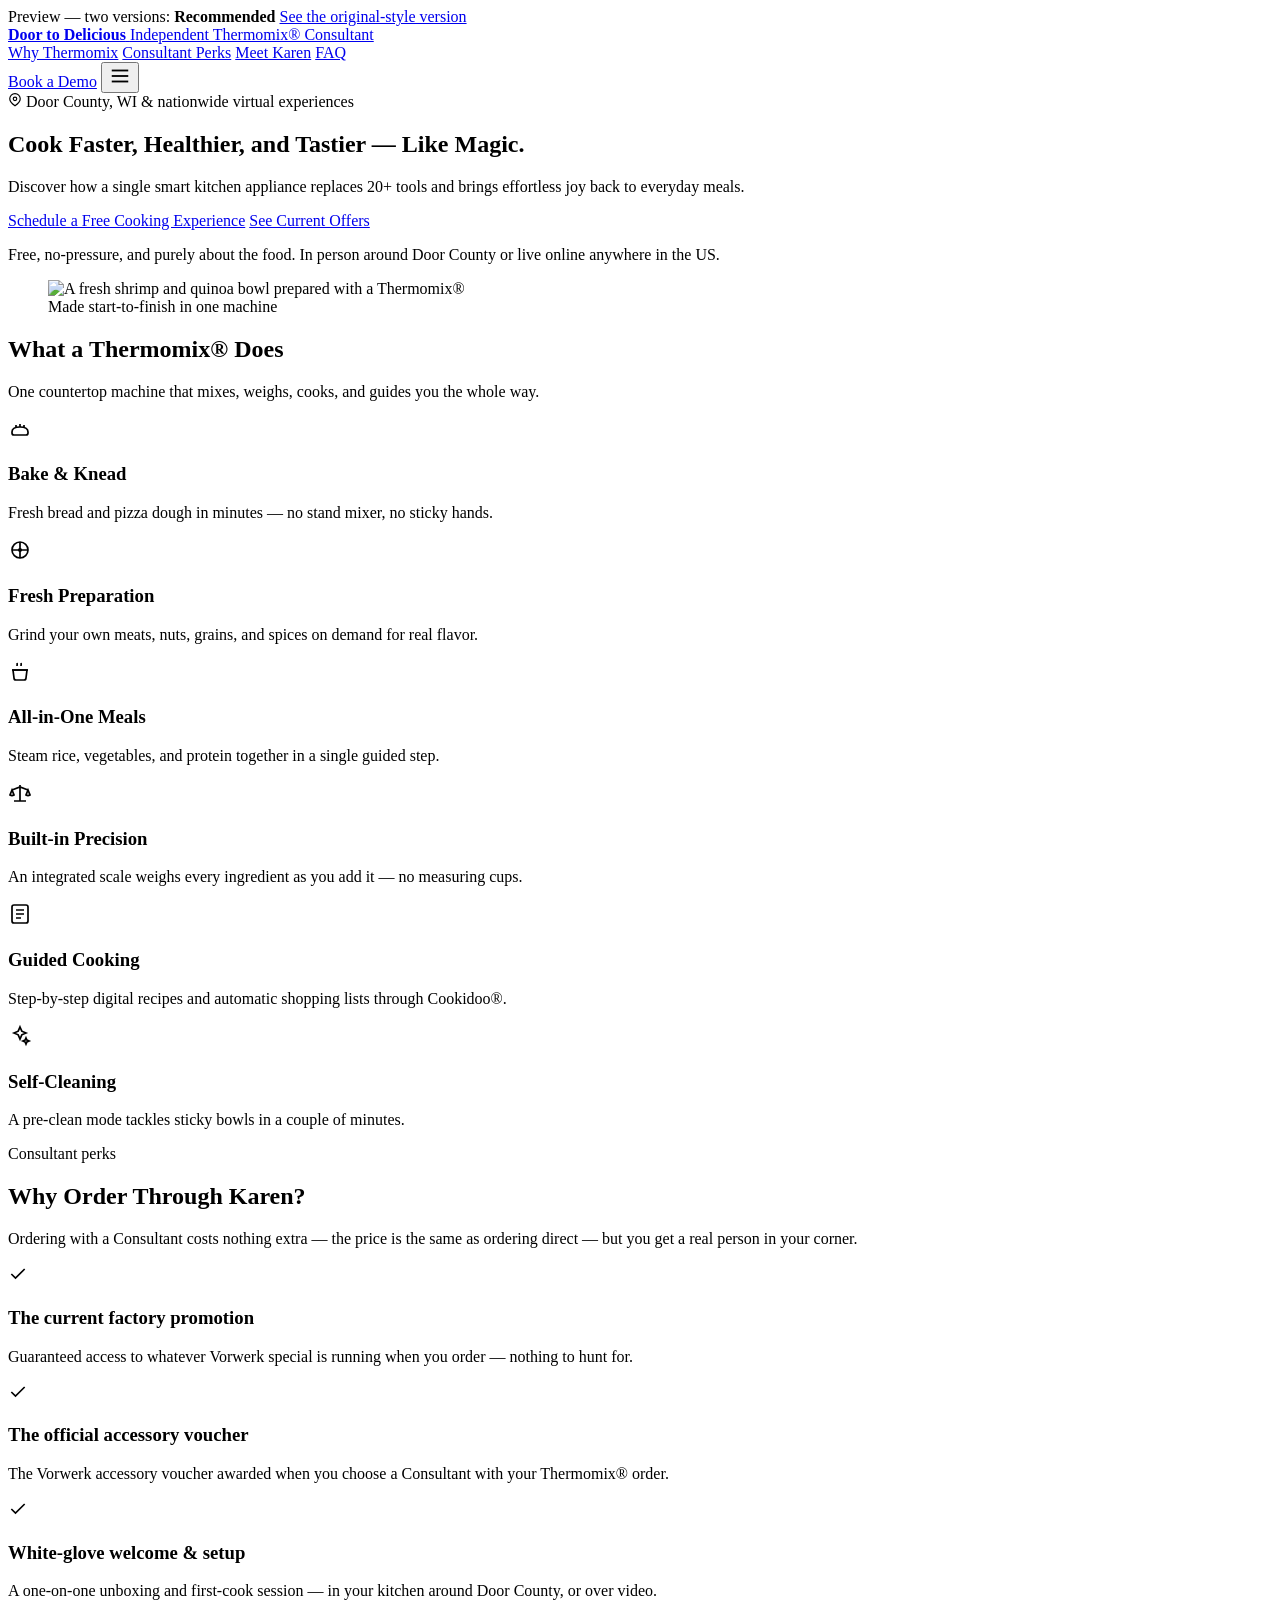
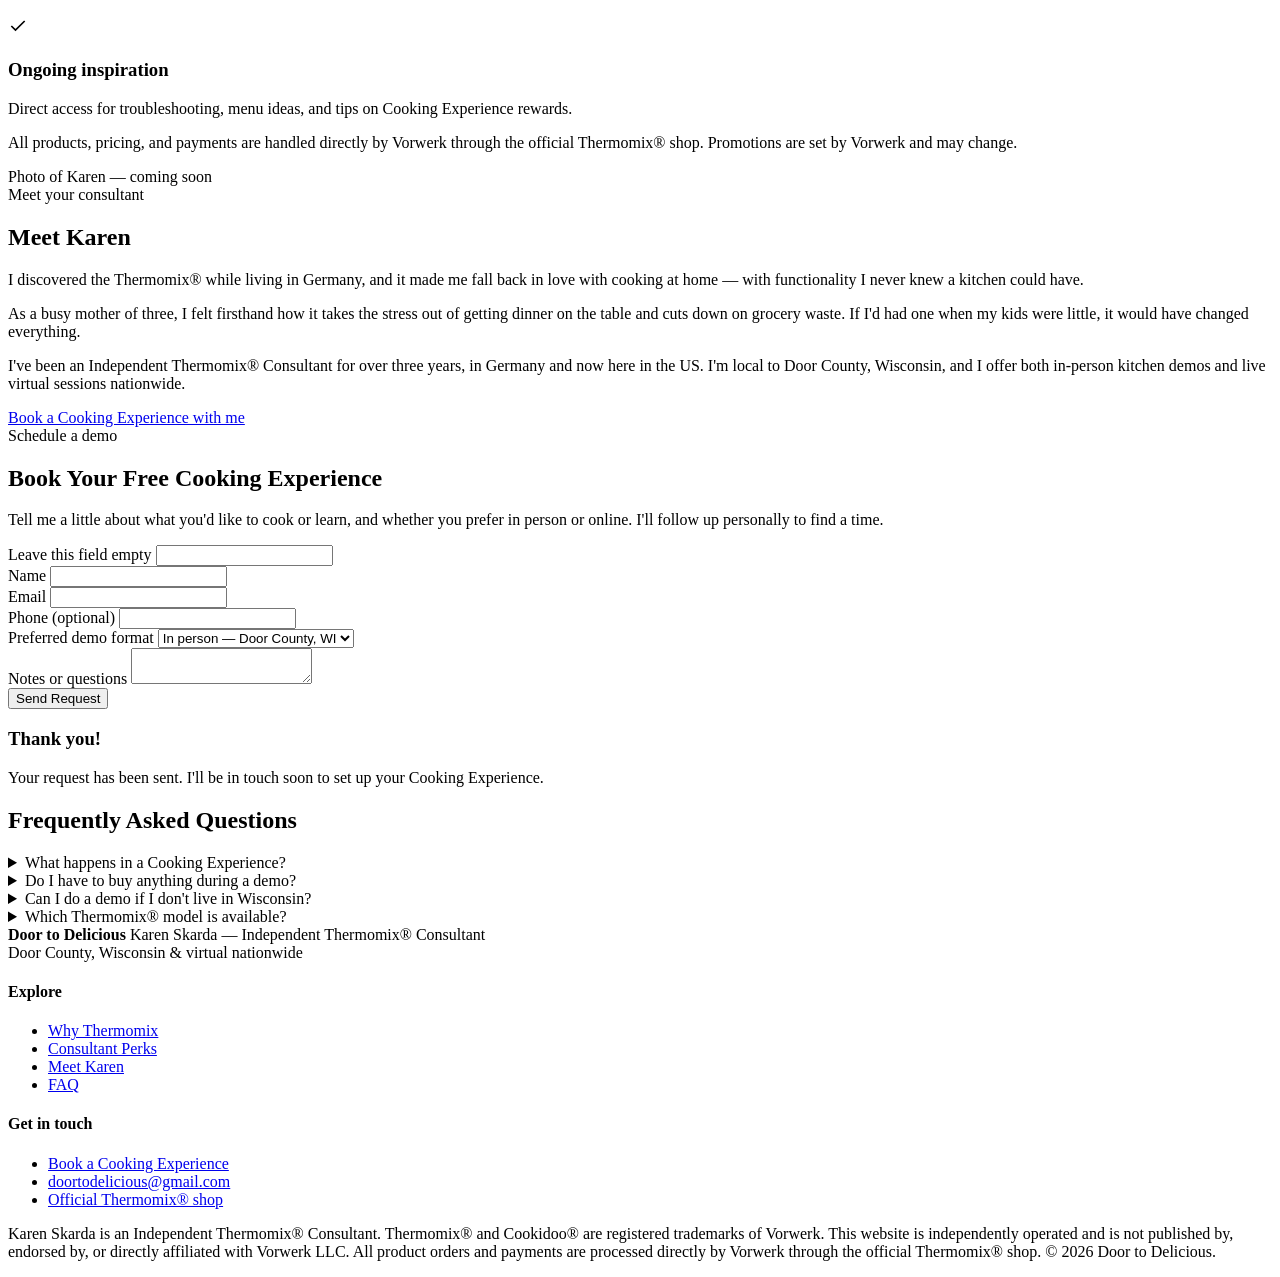
==== public/index.html @ e642ad0b "Recommended page: rebuild as a modern culinary landing page Full single-page landing per the redesig" ====
<!doctype html>
<html lang="en">
<head>
<meta charset="utf-8" />
<meta name="viewport" content="width=device-width, initial-scale=1" />
<title>Door to Delicious — Independent Thermomix® Consultant in Door County, WI</title>
<meta
  name="description"
  content="Karen Skarda is an Independent Thermomix® Consultant in Door County, Wisconsin. Book a free in-person or virtual Cooking Experience and see how one smart appliance replaces 20+ kitchen tools."
/>
<link rel="canonical" href="https://doortodelicious.com/" />
<meta name="theme-color" content="#faf8f5" />

<meta property="og:type" content="website" />
<meta property="og:site_name" content="Door to Delicious" />
<meta property="og:title" content="Cook Faster, Healthier, and Tastier — Like Magic." />
<meta property="og:description" content="Book a free Thermomix® Cooking Experience with Karen — in person in Door County, WI, or virtually nationwide." />
<meta property="og:url" content="https://doortodelicious.com/" />
<meta property="og:image" content="https://doortodelicious.com/assets/shrimp-quinoa.jpg" />
<meta name="twitter:card" content="summary_large_image" />
<meta name="twitter:title" content="Cook Faster, Healthier, and Tastier — Like Magic." />
<meta name="twitter:description" content="Book a free Thermomix® Cooking Experience with Karen — in person in Door County, WI, or virtually nationwide." />
<meta name="twitter:image" content="https://doortodelicious.com/assets/shrimp-quinoa.jpg" />

<link rel="icon" href="/favicon.ico" sizes="any" />
<link rel="preload" as="font" type="font/woff2" href="/fonts/inter-latin.woff2" crossorigin />
<link rel="preload" as="font" type="font/woff2" href="/fonts/playfair-latin.woff2" crossorigin />
<link rel="stylesheet" href="/styles.css" />
</head>
<body>

<div class="preview-bar">
  Preview — two versions:
  <strong>Recommended</strong>
  <a href="/original/">See the original-style version</a>
</div>

<header class="nav" id="nav">
  <div class="wrap nav-inner">
    <a class="brand" href="/">
      <b>Door to Delicious</b>
      <span>Independent Thermomix® Consultant</span>
    </a>

    <nav class="nav-links" id="nav-links" aria-label="Primary">
      <a href="#why">Why Thermomix</a>
      <a href="#perks">Consultant Perks</a>
      <a href="#karen">Meet Karen</a>
      <a href="#faq">FAQ</a>
    </nav>

    <div class="nav-actions">
      <a href="#contact" class="btn btn-primary btn-sm">Book a Demo</a>
      <button class="nav-toggle" id="nav-toggle" aria-expanded="false" aria-controls="nav-links" aria-label="Open menu">
        <svg width="22" height="22" viewBox="0 0 24 24" fill="none" stroke="currentColor" stroke-width="2" aria-hidden="true">
          <line x1="3" y1="6" x2="21" y2="6" /><line x1="3" y1="12" x2="21" y2="12" /><line x1="3" y1="18" x2="21" y2="18" />
        </svg>
      </button>
    </div>
  </div>
</header>

<main>

  <!-- HERO ---------------------------------------------------------------- -->
  <section class="hero">
    <div class="wrap hero-grid">
      <div>
        <span class="eyebrow">
          <svg width="14" height="14" viewBox="0 0 24 24" fill="none" stroke="currentColor" stroke-width="2" aria-hidden="true">
            <path d="M21 10c0 6-9 12-9 12s-9-6-9-12a9 9 0 0 1 18 0Z" /><circle cx="12" cy="10" r="3" />
          </svg>
          Door County, WI &amp; nationwide virtual experiences
        </span>
        <h1>Cook Faster, Healthier, and Tastier — Like Magic.</h1>
        <p class="lead">
          Discover how a single smart kitchen appliance replaces 20+ tools and
          brings effortless joy back to everyday meals.
        </p>
        <div class="hero-ctas">
          <a href="#contact" class="btn btn-primary">Schedule a Free Cooking Experience</a>
          <a href="https://shop.thermomix.com/consultant/109102" target="_blank" rel="noopener" class="btn btn-ghost">
            See Current Offers
          </a>
        </div>
        <p class="hero-note">
          Free, no-pressure, and purely about the food. In person around Door
          County or live online anywhere in the US.
        </p>
      </div>

      <figure class="hero-media">
        <!-- Placeholder: swap in a bright lifestyle kitchen shot from Karen -->
        <img src="/assets/shrimp-quinoa.jpg" width="737" height="983" alt="A fresh shrimp and quinoa bowl prepared with a Thermomix®" />
        <figcaption>Made start-to-finish in one machine</figcaption>
      </figure>
    </div>
  </section>

  <!-- FEATURES ---------------------------------------------------------- -->
  <section id="why">
    <div class="wrap">
      <div class="section-head center">
        <h2>What a Thermomix® Does</h2>
        <p class="lead">One countertop machine that mixes, weighs, cooks, and guides you the whole way.</p>
      </div>

      <div class="features-grid">
        <article class="card feature">
          <span class="icon" aria-hidden="true">
            <svg width="24" height="24" viewBox="0 0 24 24" fill="none" stroke="currentColor" stroke-width="1.7">
              <path d="M4 15c0-3 3-5 8-5s8 2 8 5v1a2 2 0 0 1-2 2H6a2 2 0 0 1-2-2Z" />
              <path d="M8 10V8M12 10V7M16 10V8" />
            </svg>
          </span>
          <h3>Bake &amp; Knead</h3>
          <p>Fresh bread and pizza dough in minutes — no stand mixer, no sticky hands.</p>
        </article>

        <article class="card feature">
          <span class="icon" aria-hidden="true">
            <svg width="24" height="24" viewBox="0 0 24 24" fill="none" stroke="currentColor" stroke-width="1.7">
              <circle cx="12" cy="12" r="8" /><path d="M12 4v16M4 12h16" /><circle cx="12" cy="12" r="2" fill="currentColor" stroke="none" />
            </svg>
          </span>
          <h3>Fresh Preparation</h3>
          <p>Grind your own meats, nuts, grains, and spices on demand for real flavor.</p>
        </article>

        <article class="card feature">
          <span class="icon" aria-hidden="true">
            <svg width="24" height="24" viewBox="0 0 24 24" fill="none" stroke="currentColor" stroke-width="1.7">
              <path d="M5 10h14l-1 8a2 2 0 0 1-2 2H8a2 2 0 0 1-2-2Z" /><path d="M4 10h16" />
              <path d="M9 6c0-1 .5-1.5 0-3M13 6c0-1 .5-1.5 0-3" />
            </svg>
          </span>
          <h3>All-in-One Meals</h3>
          <p>Steam rice, vegetables, and protein together in a single guided step.</p>
        </article>

        <article class="card feature">
          <span class="icon" aria-hidden="true">
            <svg width="24" height="24" viewBox="0 0 24 24" fill="none" stroke="currentColor" stroke-width="1.7">
              <path d="M6 20h12M12 4v16M4 9l8-3 8 3" /><path d="M4 9l-2 5a4 4 0 0 0 4 0Z" /><path d="M20 9l-2 5a4 4 0 0 0 4 0Z" />
            </svg>
          </span>
          <h3>Built-in Precision</h3>
          <p>An integrated scale weighs every ingredient as you add it — no measuring cups.</p>
        </article>

        <article class="card feature">
          <span class="icon" aria-hidden="true">
            <svg width="24" height="24" viewBox="0 0 24 24" fill="none" stroke="currentColor" stroke-width="1.7">
              <rect x="4" y="3" width="16" height="18" rx="2" /><path d="M8 8h8M8 12h8M8 16h5" />
            </svg>
          </span>
          <h3>Guided Cooking</h3>
          <p>Step-by-step digital recipes and automatic shopping lists through Cookidoo®.</p>
        </article>

        <article class="card feature">
          <span class="icon" aria-hidden="true">
            <svg width="24" height="24" viewBox="0 0 24 24" fill="none" stroke="currentColor" stroke-width="1.7">
              <path d="M12 3l1.8 4.2L18 9l-4.2 1.8L12 15l-1.8-4.2L6 9l4.2-1.8Z" /><path d="M18 14l.9 2.1L21 17l-2.1.9L18 20l-.9-2.1L15 17l2.1-.9Z" />
            </svg>
          </span>
          <h3>Self-Cleaning</h3>
          <p>A pre-clean mode tackles sticky bowls in a couple of minutes.</p>
        </article>
      </div>
    </div>
  </section>

  <!-- PERKS ----------------------------------------------------------- -->
  <section id="perks" class="section-tint">
    <div class="wrap">
      <div class="section-head">
        <span class="eyebrow">Consultant perks</span>
        <h2>Why Order Through Karen?</h2>
        <p class="lead">
          Ordering with a Consultant costs nothing extra — the price is the same
          as ordering direct — but you get a real person in your corner.
        </p>
      </div>

      <div class="perks-grid">
        <div class="perk">
          <span class="icon" aria-hidden="true">
            <svg width="20" height="20" viewBox="0 0 24 24" fill="none" stroke="currentColor" stroke-width="2"><path d="M20 6 9 17l-5-5" /></svg>
          </span>
          <div>
            <h3>The current factory promotion</h3>
            <p>Guaranteed access to whatever Vorwerk special is running when you order — nothing to hunt for.</p>
          </div>
        </div>

        <div class="perk">
          <span class="icon" aria-hidden="true">
            <svg width="20" height="20" viewBox="0 0 24 24" fill="none" stroke="currentColor" stroke-width="2"><path d="M20 6 9 17l-5-5" /></svg>
          </span>
          <div>
            <h3>The official accessory voucher</h3>
            <p>The Vorwerk accessory voucher awarded when you choose a Consultant with your Thermomix® order.</p>
          </div>
        </div>

        <div class="perk">
          <span class="icon" aria-hidden="true">
            <svg width="20" height="20" viewBox="0 0 24 24" fill="none" stroke="currentColor" stroke-width="2"><path d="M20 6 9 17l-5-5" /></svg>
          </span>
          <div>
            <h3>White-glove welcome &amp; setup</h3>
            <p>A one-on-one unboxing and first-cook session — in your kitchen around Door County, or over video.</p>
          </div>
        </div>

        <div class="perk">
          <span class="icon" aria-hidden="true">
            <svg width="20" height="20" viewBox="0 0 24 24" fill="none" stroke="currentColor" stroke-width="2"><path d="M20 6 9 17l-5-5" /></svg>
          </span>
          <div>
            <h3>Ongoing inspiration</h3>
            <p>Direct access for troubleshooting, menu ideas, and tips on Cooking Experience rewards.</p>
          </div>
        </div>
      </div>

      <p class="perks-footnote">
        All products, pricing, and payments are handled directly by Vorwerk through the
        official Thermomix® shop. Promotions are set by Vorwerk and may change.
      </p>
    </div>
  </section>

  <!-- MEET KAREN ---------------------------------------------------- -->
  <section id="karen">
    <div class="wrap karen-grid">
      <div class="karen-photo">
        <!-- Replace with a photo of Karen -->
        Photo of Karen — coming soon
      </div>
      <div>
        <span class="eyebrow">Meet your consultant</span>
        <h2>Meet Karen</h2>
        <p>
          I discovered the Thermomix® while living in Germany, and it made me fall
          back in love with cooking at home — with functionality I never knew a
          kitchen could have.
        </p>
        <p>
          As a busy mother of three, I felt firsthand how it takes the stress out
          of getting dinner on the table and cuts down on grocery waste. If I'd
          had one when my kids were little, it would have changed everything.
        </p>
        <p>
          I've been an Independent Thermomix® Consultant for over three years, in
          Germany and now here in the US. I'm local to Door County, Wisconsin, and
          I offer both in-person kitchen demos and live virtual sessions
          nationwide.
        </p>
        <a href="#contact" class="btn btn-primary">Book a Cooking Experience with me</a>
      </div>
    </div>
  </section>

  <!-- CONTACT / SCHEDULER ----------------------------------------- -->
  <section id="contact" class="section-tint">
    <div class="wrap">
      <div class="section-head">
        <span class="eyebrow">Schedule a demo</span>
        <h2>Book Your Free Cooking Experience</h2>
        <p class="lead">
          Tell me a little about what you'd like to cook or learn, and whether you
          prefer in person or online. I'll follow up personally to find a time.
        </p>
      </div>

      <div class="contact-card">
        <form class="contact-form" id="contact-form" action="https://api.web3forms.com/submit" method="POST">
          <input type="hidden" name="access_key" value="7a93c3aa-d4af-4ad2-9aa9-f1374f5078c2" />
          <input type="hidden" name="subject" value="New Cooking Experience request from doortodelicious.com" />
          <input type="hidden" name="from_name" value="doortodelicious.com" />

          <div class="hp-field" aria-hidden="true">
            <label>Leave this field empty
              <input type="text" name="botcheck" tabindex="-1" autocomplete="off" />
            </label>
          </div>

          <div class="form-row">
            <div class="field">
              <label for="name">Name</label>
              <input type="text" id="name" name="name" autocomplete="name" required />
            </div>
            <div class="field">
              <label for="email">Email</label>
              <input type="email" id="email" name="email" autocomplete="email" required />
            </div>
          </div>

          <div class="form-row">
            <div class="field">
              <label for="phone">Phone (optional)</label>
              <input type="tel" id="phone" name="phone" autocomplete="tel" />
            </div>
            <div class="field">
              <label for="format">Preferred demo format</label>
              <select id="format" name="preferred_format">
                <option value="In-person (Door County, WI)">In person — Door County, WI</option>
                <option value="Virtual (online, nationwide)">Virtual — online, nationwide</option>
                <option value="Either is fine">Either is fine</option>
              </select>
            </div>
          </div>

          <div class="field">
            <label for="message">Notes or questions</label>
            <textarea id="message" name="message" required></textarea>
          </div>

          <button type="submit" class="btn btn-primary">Send Request</button>
          <p class="form-status" id="form-status" role="status" aria-live="polite"></p>
        </form>

        <div class="form-success" id="form-success" role="status" aria-live="polite">
          <h3>Thank you!</h3>
          <p>Your request has been sent. I'll be in touch soon to set up your Cooking Experience.</p>
        </div>
      </div>
    </div>
  </section>

  <!-- FAQ --------------------------------------------------------- -->
  <section id="faq">
    <div class="wrap">
      <div class="section-head center">
        <h2>Frequently Asked Questions</h2>
      </div>

      <div class="faq">
        <details>
          <summary>What happens in a Cooking Experience?</summary>
          <p>
            We cook a dish or two together — in your kitchen or over video — so you
            can see, taste, and ask questions. It's relaxed and hands-on, and it
            usually runs about an hour.
          </p>
        </details>
        <details>
          <summary>Do I have to buy anything during a demo?</summary>
          <p>
            No. There's no obligation and no pressure. A Cooking Experience is
            purely educational — if you decide the Thermomix® is right for you
            later, I'm here to help.
          </p>
        </details>
        <details>
          <summary>Can I do a demo if I don't live in Wisconsin?</summary>
          <p>
            Yes. I run live virtual sessions over video for guests anywhere in the
            US. In-person demos are for the Door County, Wisconsin area.
          </p>
        </details>
        <details>
          <summary>Which Thermomix® model is available?</summary>
          <p>
            The current flagship is the Thermomix® TM7. I'll walk you through what
            it does and what's included when you book a session.
          </p>
        </details>
      </div>
    </div>
  </section>

</main>

<footer class="site-footer">
  <div class="wrap">
    <div class="footer-grid">
      <div class="footer-brand">
        <b>Door to Delicious</b>
        Karen Skarda — Independent Thermomix® Consultant<br />
        Door County, Wisconsin &amp; virtual nationwide
      </div>

      <div>
        <h4>Explore</h4>
        <ul>
          <li><a href="#why">Why Thermomix</a></li>
          <li><a href="#perks">Consultant Perks</a></li>
          <li><a href="#karen">Meet Karen</a></li>
          <li><a href="#faq">FAQ</a></li>
        </ul>
      </div>

      <div>
        <h4>Get in touch</h4>
        <ul>
          <li><a href="#contact">Book a Cooking Experience</a></li>
          <li><a href="mailto:doortodelicious@gmail.com">doortodelicious@gmail.com</a></li>
          <li><a href="https://shop.thermomix.com/consultant/109102" target="_blank" rel="noopener">Official Thermomix® shop</a></li>
        </ul>
      </div>
    </div>

    <p class="footer-legal">
      Karen Skarda is an Independent Thermomix® Consultant. Thermomix® and Cookidoo®
      are registered trademarks of Vorwerk. This website is independently operated
      and is not published by, endorsed by, or directly affiliated with Vorwerk LLC.
      All product orders and payments are processed directly by Vorwerk through the
      official Thermomix® shop. © <span id="year">2026</span> Door to Delicious.
    </p>
  </div>
</footer>

<script>
  // year
  document.getElementById("year").textContent = new Date().getFullYear();

  // mobile nav
  (function () {
    var nav = document.getElementById("nav");
    var toggle = document.getElementById("nav-toggle");
    var links = document.getElementById("nav-links");
    if (!toggle) return;
    toggle.addEventListener("click", function () {
      var open = nav.classList.toggle("open");
      toggle.setAttribute("aria-expanded", open ? "true" : "false");
      toggle.setAttribute("aria-label", open ? "Close menu" : "Open menu");
    });
    links.addEventListener("click", function (e) {
      if (e.target.tagName === "A") {
        nav.classList.remove("open");
        toggle.setAttribute("aria-expanded", "false");
      }
    });
  })();

  // contact form
  (function () {
    var form = document.getElementById("contact-form");
    var status = document.getElementById("form-status");
    var success = document.getElementById("form-success");
    if (!form) return;

    form.addEventListener("submit", async function (e) {
      e.preventDefault();
      status.className = "form-status";
      status.textContent = "Sending…";
      var button = form.querySelector('button[type="submit"]');
      button.disabled = true;

      try {
        var res = await fetch("https://api.web3forms.com/submit", {
          method: "POST",
          headers: { Accept: "application/json" },
          body: new FormData(form),
        });
        var json = await res.json();
        if (res.ok && json.success) {
          form.style.display = "none";
          success.style.display = "block";
          success.focus && success.focus();
        } else {
          status.className = "form-status is-error";
          status.textContent =
            (json && json.message) ||
            "Something went wrong. Please email doortodelicious@gmail.com.";
          button.disabled = false;
        }
      } catch (err) {
        status.className = "form-status is-error";
        status.textContent =
          "Network error. Please email doortodelicious@gmail.com.";
        button.disabled = false;
      }
    });
  })();
</script>

</body>
</html>
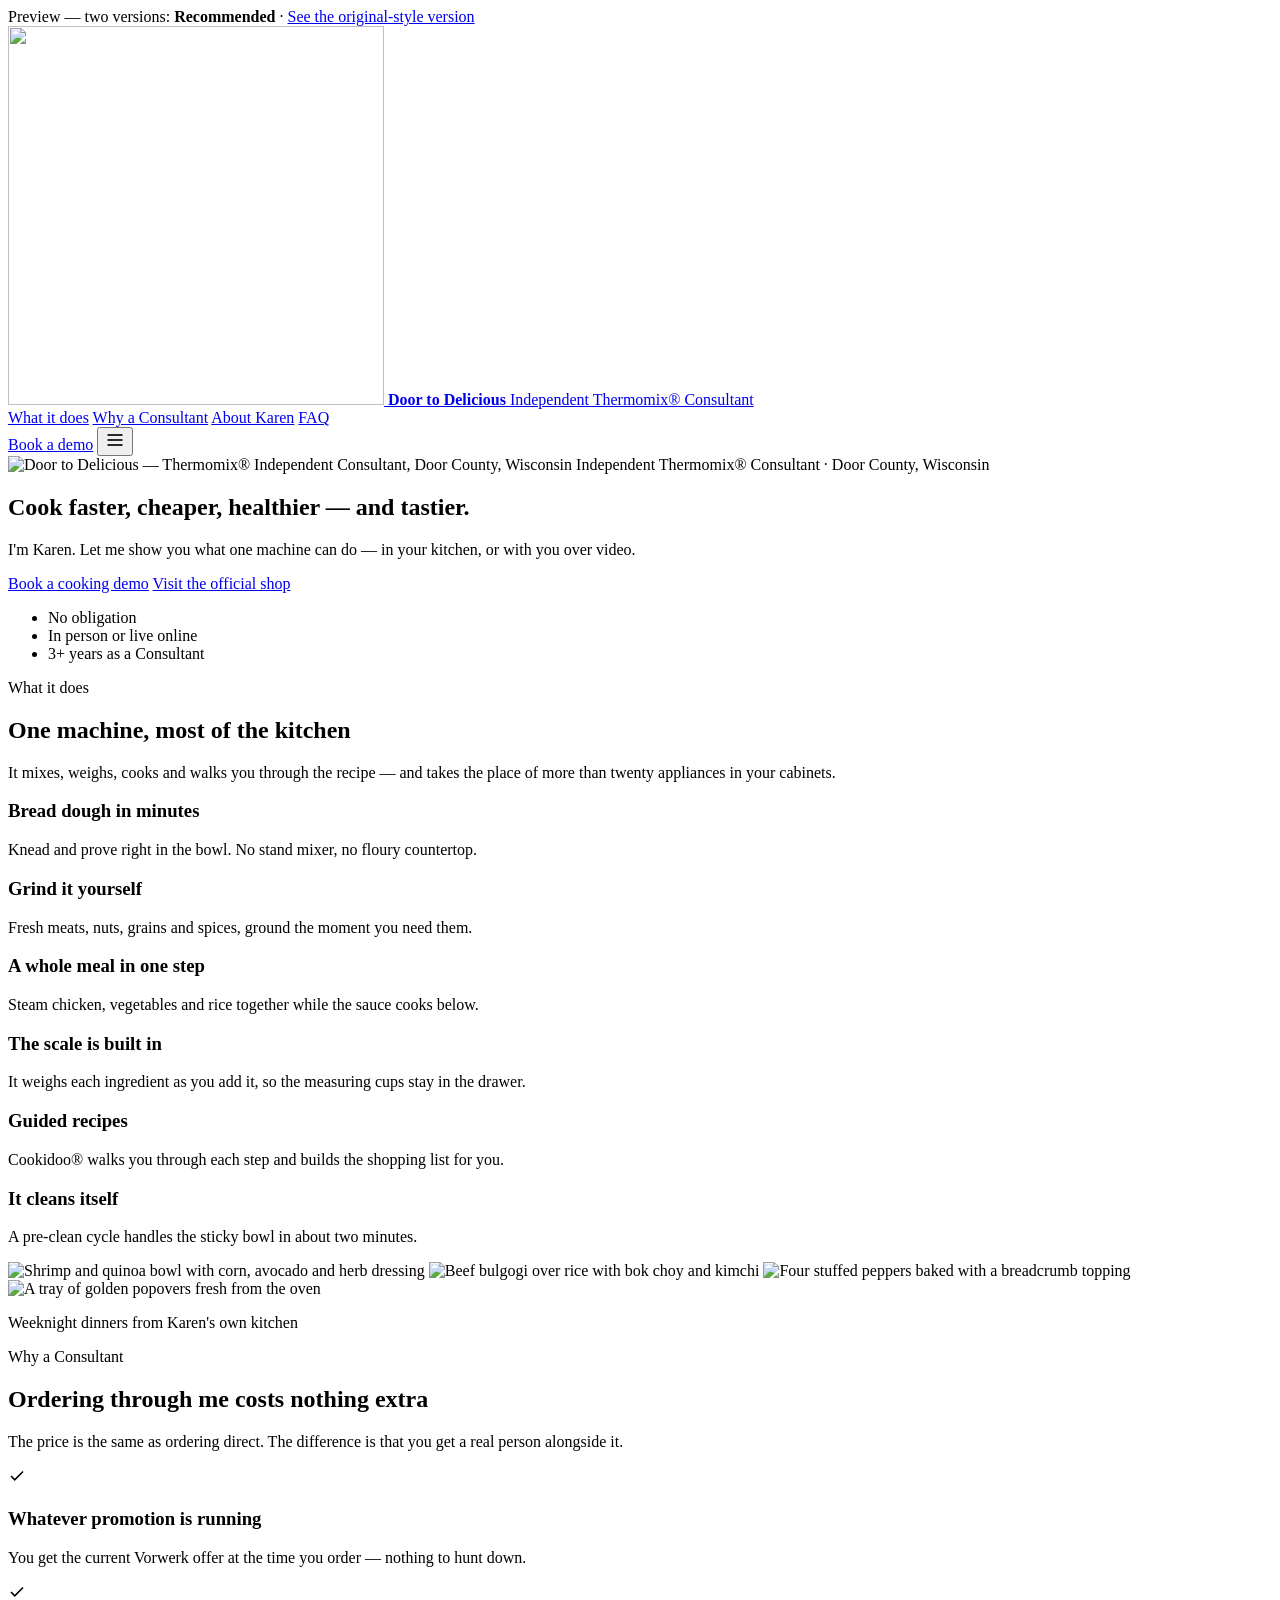
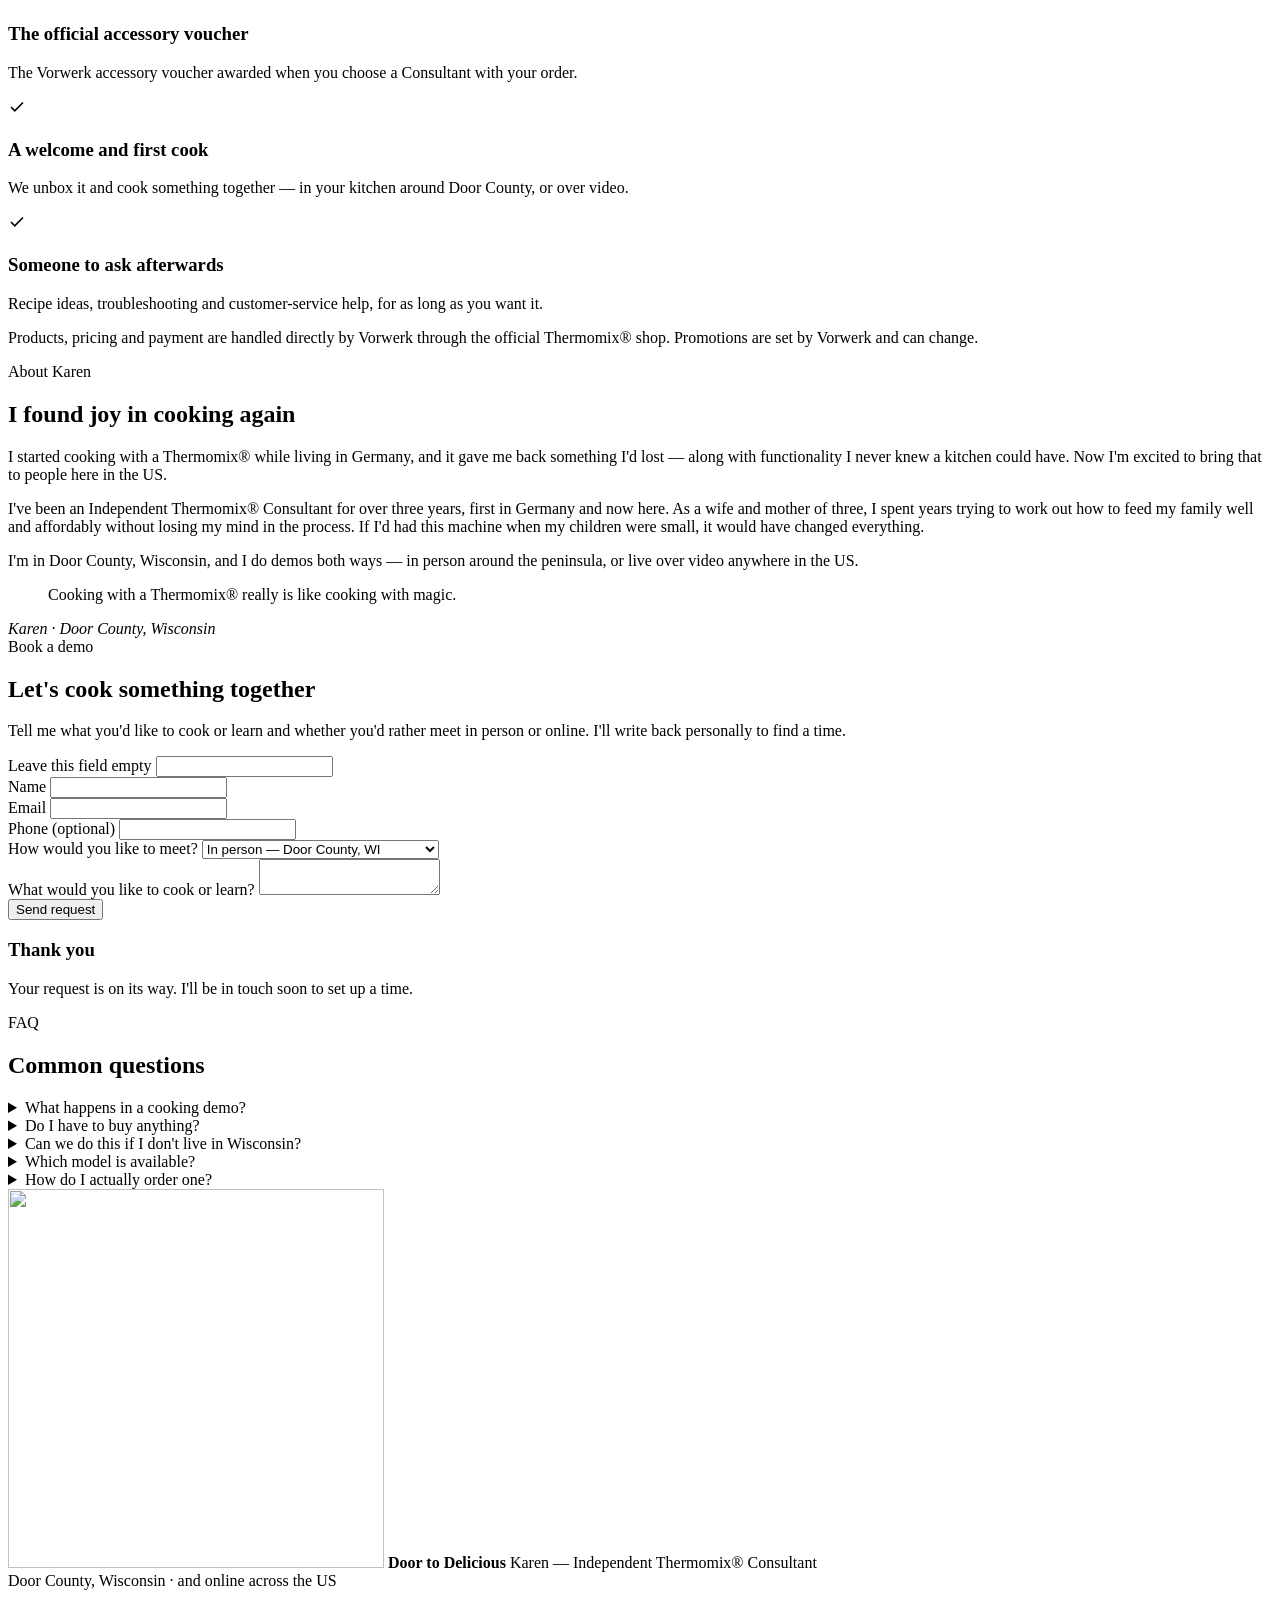
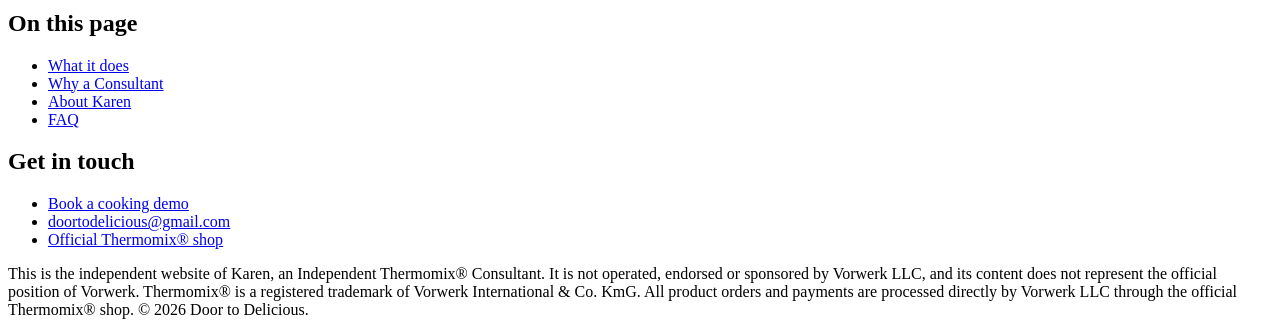
==== commit 81a4b4ce: "Recommended page: rebuild around Karen's consultant seal The previous recommended page read as templ" ====
--- a/public/index.html
+++ b/public/index.html
@@ -6,20 +6,20 @@
 <title>Door to Delicious — Independent Thermomix® Consultant in Door County, WI</title>
 <meta
   name="description"
-  content="Karen Skarda is an Independent Thermomix® Consultant in Door County, Wisconsin. Book a free in-person or virtual Cooking Experience and see how one smart appliance replaces 20+ kitchen tools."
+  content="Karen is an Independent Thermomix® Consultant in Door County, Wisconsin. Book a cooking demo — in your kitchen or live online — and see what one machine can do."
 />
 <link rel="canonical" href="https://doortodelicious.com/" />
-<meta name="theme-color" content="#faf8f5" />
+<meta name="theme-color" content="#f9f8f4" />
 
 <meta property="og:type" content="website" />
 <meta property="og:site_name" content="Door to Delicious" />
-<meta property="og:title" content="Cook Faster, Healthier, and Tastier — Like Magic." />
-<meta property="og:description" content="Book a free Thermomix® Cooking Experience with Karen — in person in Door County, WI, or virtually nationwide." />
+<meta property="og:title" content="Cook faster, cheaper, healthier — and tastier." />
+<meta property="og:description" content="Book a Thermomix® cooking demo with Karen — in person in Door County, WI, or live online." />
 <meta property="og:url" content="https://doortodelicious.com/" />
 <meta property="og:image" content="https://doortodelicious.com/assets/shrimp-quinoa.jpg" />
 <meta name="twitter:card" content="summary_large_image" />
-<meta name="twitter:title" content="Cook Faster, Healthier, and Tastier — Like Magic." />
-<meta name="twitter:description" content="Book a free Thermomix® Cooking Experience with Karen — in person in Door County, WI, or virtually nationwide." />
+<meta name="twitter:title" content="Cook faster, cheaper, healthier — and tastier." />
+<meta name="twitter:description" content="Book a Thermomix® cooking demo with Karen — in person in Door County, WI, or live online." />
 <meta name="twitter:image" content="https://doortodelicious.com/assets/shrimp-quinoa.jpg" />
 
 <link rel="icon" href="/favicon.ico" sizes="any" />
@@ -30,255 +30,232 @@
 <body>
 
 <div class="preview-bar">
-  Preview — two versions:
-  <strong>Recommended</strong>
+  Preview — two versions: <strong>Recommended</strong> ·
   <a href="/original/">See the original-style version</a>
 </div>
 
-<header class="nav" id="nav">
-  <div class="wrap nav-inner">
+<header class="masthead" id="masthead">
+  <div class="wrap masthead-inner">
     <a class="brand" href="/">
-      <b>Door to Delicious</b>
-      <span>Independent Thermomix® Consultant</span>
+      <img src="/assets/logo-mark.png" width="376" height="379" alt="" />
+      <span class="brand-text">
+        <b>Door to Delicious</b>
+        <span class="brand-role">Independent Thermomix® Consultant</span>
+      </span>
     </a>
 
-    <nav class="nav-links" id="nav-links" aria-label="Primary">
-      <a href="#why">Why Thermomix</a>
-      <a href="#perks">Consultant Perks</a>
-      <a href="#karen">Meet Karen</a>
+    <nav class="masthead-nav" id="masthead-nav" aria-label="Primary">
+      <a href="#what-it-does">What it does</a>
+      <a href="#why-a-consultant">Why a Consultant</a>
+      <a href="#about">About Karen</a>
       <a href="#faq">FAQ</a>
     </nav>
 
-    <div class="nav-actions">
-      <a href="#contact" class="btn btn-primary btn-sm">Book a Demo</a>
-      <button class="nav-toggle" id="nav-toggle" aria-expanded="false" aria-controls="nav-links" aria-label="Open menu">
-        <svg width="22" height="22" viewBox="0 0 24 24" fill="none" stroke="currentColor" stroke-width="2" aria-hidden="true">
-          <line x1="3" y1="6" x2="21" y2="6" /><line x1="3" y1="12" x2="21" y2="12" /><line x1="3" y1="18" x2="21" y2="18" />
-        </svg>
-      </button>
-    </div>
+    <a href="#book" class="btn btn--primary btn--sm">Book a demo</a>
+
+    <button class="nav-toggle" id="nav-toggle" aria-expanded="false" aria-controls="masthead-nav" aria-label="Open menu">
+      <svg width="20" height="20" viewBox="0 0 24 24" fill="none" stroke="currentColor" stroke-width="2" aria-hidden="true">
+        <line x1="3" y1="6" x2="21" y2="6" /><line x1="3" y1="12" x2="21" y2="12" /><line x1="3" y1="18" x2="21" y2="18" />
+      </svg>
+    </button>
   </div>
 </header>
 
 <main>
 
-  <!-- HERO ---------------------------------------------------------------- -->
+  <!-- HERO ------------------------------------------------------------- -->
   <section class="hero">
-    <div class="wrap hero-grid">
-      <div>
-        <span class="eyebrow">
-          <svg width="14" height="14" viewBox="0 0 24 24" fill="none" stroke="currentColor" stroke-width="2" aria-hidden="true">
-            <path d="M21 10c0 6-9 12-9 12s-9-6-9-12a9 9 0 0 1 18 0Z" /><circle cx="12" cy="10" r="3" />
-          </svg>
-          Door County, WI &amp; nationwide virtual experiences
-        </span>
-        <h1>Cook Faster, Healthier, and Tastier — Like Magic.</h1>
-        <p class="lead">
-          Discover how a single smart kitchen appliance replaces 20+ tools and
-          brings effortless joy back to everyday meals.
-        </p>
-        <div class="hero-ctas">
-          <a href="#contact" class="btn btn-primary">Schedule a Free Cooking Experience</a>
-          <a href="https://shop.thermomix.com/consultant/109102" target="_blank" rel="noopener" class="btn btn-ghost">
-            See Current Offers
-          </a>
-        </div>
-        <p class="hero-note">
-          Free, no-pressure, and purely about the food. In person around Door
-          County or live online anywhere in the US.
-        </p>
-      </div>
-
-      <figure class="hero-media">
-        <!-- Placeholder: swap in a bright lifestyle kitchen shot from Karen -->
-        <img src="/assets/shrimp-quinoa.jpg" width="737" height="983" alt="A fresh shrimp and quinoa bowl prepared with a Thermomix®" />
-        <figcaption>Made start-to-finish in one machine</figcaption>
-      </figure>
+    <div class="wrap hero-inner">
+      <img
+        class="hero-seal"
+        src="/assets/logo-mark.png"
+        width="376"
+        height="379"
+        fetchpriority="high"
+        alt="Door to Delicious — Thermomix® Independent Consultant, Door County, Wisconsin"
+      />
+
+      <span class="eyebrow">Independent Thermomix® Consultant · Door County, Wisconsin</span>
+
+      <h1>Cook faster, cheaper, healthier — and tastier.</h1>
+
+      <p class="lead">
+        I'm Karen. Let me show you what one machine can do — in your kitchen, or
+        with you over video.
+      </p>
+
+      <div class="hero-actions">
+        <a href="#book" class="btn btn--primary">Book a cooking demo</a>
+        <a href="https://shop.thermomix.com/consultant/109102" target="_blank" rel="noopener" class="btn btn--quiet">
+          Visit the official shop
+        </a>
+      </div>
+
+      <ul class="hero-facts">
+        <li>No obligation</li>
+        <li>In person or live online</li>
+        <li>3+ years as a Consultant</li>
+      </ul>
     </div>
   </section>
 
-  <!-- FEATURES ---------------------------------------------------------- -->
-  <section id="why">
-    <div class="wrap">
-      <div class="section-head center">
-        <h2>What a Thermomix® Does</h2>
-        <p class="lead">One countertop machine that mixes, weighs, cooks, and guides you the whole way.</p>
-      </div>
-
-      <div class="features-grid">
-        <article class="card feature">
-          <span class="icon" aria-hidden="true">
-            <svg width="24" height="24" viewBox="0 0 24 24" fill="none" stroke="currentColor" stroke-width="1.7">
-              <path d="M4 15c0-3 3-5 8-5s8 2 8 5v1a2 2 0 0 1-2 2H6a2 2 0 0 1-2-2Z" />
-              <path d="M8 10V8M12 10V7M16 10V8" />
-            </svg>
-          </span>
-          <h3>Bake &amp; Knead</h3>
-          <p>Fresh bread and pizza dough in minutes — no stand mixer, no sticky hands.</p>
-        </article>
-
-        <article class="card feature">
-          <span class="icon" aria-hidden="true">
-            <svg width="24" height="24" viewBox="0 0 24 24" fill="none" stroke="currentColor" stroke-width="1.7">
-              <circle cx="12" cy="12" r="8" /><path d="M12 4v16M4 12h16" /><circle cx="12" cy="12" r="2" fill="currentColor" stroke="none" />
-            </svg>
-          </span>
-          <h3>Fresh Preparation</h3>
-          <p>Grind your own meats, nuts, grains, and spices on demand for real flavor.</p>
-        </article>
-
-        <article class="card feature">
-          <span class="icon" aria-hidden="true">
-            <svg width="24" height="24" viewBox="0 0 24 24" fill="none" stroke="currentColor" stroke-width="1.7">
-              <path d="M5 10h14l-1 8a2 2 0 0 1-2 2H8a2 2 0 0 1-2-2Z" /><path d="M4 10h16" />
-              <path d="M9 6c0-1 .5-1.5 0-3M13 6c0-1 .5-1.5 0-3" />
-            </svg>
-          </span>
-          <h3>All-in-One Meals</h3>
-          <p>Steam rice, vegetables, and protein together in a single guided step.</p>
-        </article>
-
-        <article class="card feature">
-          <span class="icon" aria-hidden="true">
-            <svg width="24" height="24" viewBox="0 0 24 24" fill="none" stroke="currentColor" stroke-width="1.7">
-              <path d="M6 20h12M12 4v16M4 9l8-3 8 3" /><path d="M4 9l-2 5a4 4 0 0 0 4 0Z" /><path d="M20 9l-2 5a4 4 0 0 0 4 0Z" />
-            </svg>
-          </span>
-          <h3>Built-in Precision</h3>
-          <p>An integrated scale weighs every ingredient as you add it — no measuring cups.</p>
-        </article>
-
-        <article class="card feature">
-          <span class="icon" aria-hidden="true">
-            <svg width="24" height="24" viewBox="0 0 24 24" fill="none" stroke="currentColor" stroke-width="1.7">
-              <rect x="4" y="3" width="16" height="18" rx="2" /><path d="M8 8h8M8 12h8M8 16h5" />
-            </svg>
-          </span>
-          <h3>Guided Cooking</h3>
-          <p>Step-by-step digital recipes and automatic shopping lists through Cookidoo®.</p>
-        </article>
-
-        <article class="card feature">
-          <span class="icon" aria-hidden="true">
-            <svg width="24" height="24" viewBox="0 0 24 24" fill="none" stroke="currentColor" stroke-width="1.7">
-              <path d="M12 3l1.8 4.2L18 9l-4.2 1.8L12 15l-1.8-4.2L6 9l4.2-1.8Z" /><path d="M18 14l.9 2.1L21 17l-2.1.9L18 20l-.9-2.1L15 17l2.1-.9Z" />
-            </svg>
-          </span>
-          <h3>Self-Cleaning</h3>
-          <p>A pre-clean mode tackles sticky bowls in a couple of minutes.</p>
-        </article>
-      </div>
-    </div>
-  </section>
-
-  <!-- PERKS ----------------------------------------------------------- -->
-  <section id="perks" class="section-tint">
+  <!-- WHAT IT DOES ----------------------------------------------------- -->
+  <section class="band band--seam" id="what-it-does">
     <div class="wrap">
       <div class="section-head">
-        <span class="eyebrow">Consultant perks</span>
-        <h2>Why Order Through Karen?</h2>
-        <p class="lead">
-          Ordering with a Consultant costs nothing extra — the price is the same
-          as ordering direct — but you get a real person in your corner.
+        <span class="eyebrow">What it does</span>
+        <h2>One machine, most of the kitchen</h2>
+        <p>
+          It mixes, weighs, cooks and walks you through the recipe — and takes the
+          place of more than twenty appliances in your cabinets.
         </p>
       </div>
 
-      <div class="perks-grid">
+      <div class="capabilities">
+        <div class="capability">
+          <h3>Bread dough in minutes</h3>
+          <p>Knead and prove right in the bowl. No stand mixer, no floury countertop.</p>
+        </div>
+        <div class="capability">
+          <h3>Grind it yourself</h3>
+          <p>Fresh meats, nuts, grains and spices, ground the moment you need them.</p>
+        </div>
+        <div class="capability">
+          <h3>A whole meal in one step</h3>
+          <p>Steam chicken, vegetables and rice together while the sauce cooks below.</p>
+        </div>
+        <div class="capability">
+          <h3>The scale is built in</h3>
+          <p>It weighs each ingredient as you add it, so the measuring cups stay in the drawer.</p>
+        </div>
+        <div class="capability">
+          <h3>Guided recipes</h3>
+          <p>Cookidoo® walks you through each step and builds the shopping list for you.</p>
+        </div>
+        <div class="capability">
+          <h3>It cleans itself</h3>
+          <p>A pre-clean cycle handles the sticky bowl in about two minutes.</p>
+        </div>
+      </div>
+
+      <div class="plates">
+        <img src="/assets/shrimp-quinoa.jpg" width="737" height="983" loading="lazy" decoding="async" alt="Shrimp and quinoa bowl with corn, avocado and herb dressing" />
+        <img src="/assets/beef-bulgogi.jpg" width="737" height="983" loading="lazy" decoding="async" alt="Beef bulgogi over rice with bok choy and kimchi" />
+        <img src="/assets/stuffed-peppers.jpg" width="737" height="983" loading="lazy" decoding="async" alt="Four stuffed peppers baked with a breadcrumb topping" />
+        <img src="/assets/popovers.jpg" width="1311" height="983" loading="lazy" decoding="async" alt="A tray of golden popovers fresh from the oven" />
+      </div>
+      <p class="plates-note">Weeknight dinners from Karen's own kitchen</p>
+    </div>
+  </section>
+
+  <!-- WHY A CONSULTANT -------------------------------------------------- -->
+  <section class="band band--warm band--seam" id="why-a-consultant">
+    <div class="wrap">
+      <div class="section-head">
+        <span class="eyebrow">Why a Consultant</span>
+        <h2>Ordering through me costs nothing extra</h2>
+        <p>
+          The price is the same as ordering direct. The difference is that you get
+          a real person alongside it.
+        </p>
+      </div>
+
+      <div class="perks">
         <div class="perk">
-          <span class="icon" aria-hidden="true">
-            <svg width="20" height="20" viewBox="0 0 24 24" fill="none" stroke="currentColor" stroke-width="2"><path d="M20 6 9 17l-5-5" /></svg>
-          </span>
+          <svg width="18" height="18" viewBox="0 0 24 24" fill="none" stroke="currentColor" stroke-width="2.2" aria-hidden="true"><path d="M20 6 9 17l-5-5" /></svg>
           <div>
-            <h3>The current factory promotion</h3>
-            <p>Guaranteed access to whatever Vorwerk special is running when you order — nothing to hunt for.</p>
+            <h3>Whatever promotion is running</h3>
+            <p>You get the current Vorwerk offer at the time you order — nothing to hunt down.</p>
           </div>
         </div>
 
         <div class="perk">
-          <span class="icon" aria-hidden="true">
-            <svg width="20" height="20" viewBox="0 0 24 24" fill="none" stroke="currentColor" stroke-width="2"><path d="M20 6 9 17l-5-5" /></svg>
-          </span>
+          <svg width="18" height="18" viewBox="0 0 24 24" fill="none" stroke="currentColor" stroke-width="2.2" aria-hidden="true"><path d="M20 6 9 17l-5-5" /></svg>
           <div>
             <h3>The official accessory voucher</h3>
-            <p>The Vorwerk accessory voucher awarded when you choose a Consultant with your Thermomix® order.</p>
+            <p>The Vorwerk accessory voucher awarded when you choose a Consultant with your order.</p>
           </div>
         </div>
 
         <div class="perk">
-          <span class="icon" aria-hidden="true">
-            <svg width="20" height="20" viewBox="0 0 24 24" fill="none" stroke="currentColor" stroke-width="2"><path d="M20 6 9 17l-5-5" /></svg>
-          </span>
+          <svg width="18" height="18" viewBox="0 0 24 24" fill="none" stroke="currentColor" stroke-width="2.2" aria-hidden="true"><path d="M20 6 9 17l-5-5" /></svg>
           <div>
-            <h3>White-glove welcome &amp; setup</h3>
-            <p>A one-on-one unboxing and first-cook session — in your kitchen around Door County, or over video.</p>
+            <h3>A welcome and first cook</h3>
+            <p>We unbox it and cook something together — in your kitchen around Door County, or over video.</p>
           </div>
         </div>
 
         <div class="perk">
-          <span class="icon" aria-hidden="true">
-            <svg width="20" height="20" viewBox="0 0 24 24" fill="none" stroke="currentColor" stroke-width="2"><path d="M20 6 9 17l-5-5" /></svg>
-          </span>
+          <svg width="18" height="18" viewBox="0 0 24 24" fill="none" stroke="currentColor" stroke-width="2.2" aria-hidden="true"><path d="M20 6 9 17l-5-5" /></svg>
           <div>
-            <h3>Ongoing inspiration</h3>
-            <p>Direct access for troubleshooting, menu ideas, and tips on Cooking Experience rewards.</p>
-          </div>
-        </div>
-      </div>
-
-      <p class="perks-footnote">
-        All products, pricing, and payments are handled directly by Vorwerk through the
-        official Thermomix® shop. Promotions are set by Vorwerk and may change.
+            <h3>Someone to ask afterwards</h3>
+            <p>Recipe ideas, troubleshooting and customer-service help, for as long as you want it.</p>
+          </div>
+        </div>
+      </div>
+
+      <p class="footnote">
+        Products, pricing and payment are handled directly by Vorwerk through the
+        official Thermomix® shop. Promotions are set by Vorwerk and can change.
       </p>
     </div>
   </section>
 
-  <!-- MEET KAREN ---------------------------------------------------- -->
-  <section id="karen">
-    <div class="wrap karen-grid">
-      <div class="karen-photo">
-        <!-- Replace with a photo of Karen -->
-        Photo of Karen — coming soon
-      </div>
-      <div>
-        <span class="eyebrow">Meet your consultant</span>
-        <h2>Meet Karen</h2>
+  <!-- ABOUT ------------------------------------------------------------- -->
+  <section class="band band--seam" id="about">
+    <div class="wrap about">
+      <span class="eyebrow">About Karen</span>
+      <h2>I found joy in cooking again</h2>
+
+      <!--
+        To add a portrait later: drop the photo at /assets/karen.jpg and place
+        <img class="hero-seal" src="/assets/karen.jpg" width="600" height="600" alt="Karen, Independent Thermomix® Consultant" />
+        directly above the eyebrow. Use one of Karen's own photos — see
+        docs/thermomix-compliance.md on approved imagery.
+      -->
+
+      <p>
+        I started cooking with a Thermomix® while living in Germany, and it gave me
+        back something I'd lost — along with functionality I never knew a kitchen
+        could have. Now I'm excited to bring that to people here in the US.
+      </p>
+      <p>
+        I've been an Independent Thermomix® Consultant for over three years, first
+        in Germany and now here. As a wife and mother of three, I spent years trying
+        to work out how to feed my family well and affordably without losing my mind
+        in the process. If I'd had this machine when my children were small, it would
+        have changed everything.
+      </p>
+      <p>
+        I'm in Door County, Wisconsin, and I do demos both ways — in person around
+        the peninsula, or live over video anywhere in the US.
+      </p>
+
+      <div class="pull-quote">
+        <blockquote>
+          Cooking with a Thermomix® really is like cooking with magic.
+        </blockquote>
+        <cite>Karen · Door County, Wisconsin</cite>
+      </div>
+    </div>
+  </section>
+
+  <!-- BOOK -------------------------------------------------------------- -->
+  <section class="band band--warm band--seam" id="book">
+    <div class="wrap">
+      <div class="contact-head">
+        <span class="eyebrow">Book a demo</span>
+        <h2>Let's cook something together</h2>
         <p>
-          I discovered the Thermomix® while living in Germany, and it made me fall
-          back in love with cooking at home — with functionality I never knew a
-          kitchen could have.
-        </p>
-        <p>
-          As a busy mother of three, I felt firsthand how it takes the stress out
-          of getting dinner on the table and cuts down on grocery waste. If I'd
-          had one when my kids were little, it would have changed everything.
-        </p>
-        <p>
-          I've been an Independent Thermomix® Consultant for over three years, in
-          Germany and now here in the US. I'm local to Door County, Wisconsin, and
-          I offer both in-person kitchen demos and live virtual sessions
-          nationwide.
-        </p>
-        <a href="#contact" class="btn btn-primary">Book a Cooking Experience with me</a>
-      </div>
-    </div>
-  </section>
-
-  <!-- CONTACT / SCHEDULER ----------------------------------------- -->
-  <section id="contact" class="section-tint">
-    <div class="wrap">
-      <div class="section-head">
-        <span class="eyebrow">Schedule a demo</span>
-        <h2>Book Your Free Cooking Experience</h2>
-        <p class="lead">
-          Tell me a little about what you'd like to cook or learn, and whether you
-          prefer in person or online. I'll follow up personally to find a time.
+          Tell me what you'd like to cook or learn and whether you'd rather meet in
+          person or online. I'll write back personally to find a time.
         </p>
       </div>
 
       <div class="contact-card">
         <form class="contact-form" id="contact-form" action="https://api.web3forms.com/submit" method="POST">
           <input type="hidden" name="access_key" value="7a93c3aa-d4af-4ad2-9aa9-f1374f5078c2" />
-          <input type="hidden" name="subject" value="New Cooking Experience request from doortodelicious.com" />
+          <input type="hidden" name="subject" value="New demo request from doortodelicious.com" />
           <input type="hidden" name="from_name" value="doortodelicious.com" />
 
           <div class="hp-field" aria-hidden="true">
@@ -304,68 +281,77 @@
               <input type="tel" id="phone" name="phone" autocomplete="tel" />
             </div>
             <div class="field">
-              <label for="format">Preferred demo format</label>
+              <label for="format">How would you like to meet?</label>
               <select id="format" name="preferred_format">
-                <option value="In-person (Door County, WI)">In person — Door County, WI</option>
-                <option value="Virtual (online, nationwide)">Virtual — online, nationwide</option>
+                <option value="In person (Door County, WI)">In person — Door County, WI</option>
+                <option value="Online (video, nationwide)">Online — video, anywhere in the US</option>
                 <option value="Either is fine">Either is fine</option>
               </select>
             </div>
           </div>
 
           <div class="field">
-            <label for="message">Notes or questions</label>
+            <label for="message">What would you like to cook or learn?</label>
             <textarea id="message" name="message" required></textarea>
           </div>
 
-          <button type="submit" class="btn btn-primary">Send Request</button>
+          <button type="submit" class="btn btn--primary">Send request</button>
           <p class="form-status" id="form-status" role="status" aria-live="polite"></p>
         </form>
 
-        <div class="form-success" id="form-success" role="status" aria-live="polite">
-          <h3>Thank you!</h3>
-          <p>Your request has been sent. I'll be in touch soon to set up your Cooking Experience.</p>
+        <div class="form-success" id="form-success" tabindex="-1">
+          <h3>Thank you</h3>
+          <p>Your request is on its way. I'll be in touch soon to set up a time.</p>
         </div>
       </div>
     </div>
   </section>
 
-  <!-- FAQ --------------------------------------------------------- -->
-  <section id="faq">
+  <!-- FAQ --------------------------------------------------------------- -->
+  <section class="band band--seam" id="faq">
     <div class="wrap">
-      <div class="section-head center">
-        <h2>Frequently Asked Questions</h2>
+      <div class="section-head section-head--center">
+        <span class="eyebrow">FAQ</span>
+        <h2>Common questions</h2>
       </div>
 
       <div class="faq">
         <details>
-          <summary>What happens in a Cooking Experience?</summary>
+          <summary>What happens in a cooking demo?</summary>
           <p>
-            We cook a dish or two together — in your kitchen or over video — so you
-            can see, taste, and ask questions. It's relaxed and hands-on, and it
-            usually runs about an hour.
+            We cook a dish or two together, in your kitchen or over video, so you can
+            see it work, taste the result and ask whatever you like. It's relaxed,
+            hands-on and usually runs about an hour.
           </p>
         </details>
         <details>
-          <summary>Do I have to buy anything during a demo?</summary>
+          <summary>Do I have to buy anything?</summary>
           <p>
-            No. There's no obligation and no pressure. A Cooking Experience is
-            purely educational — if you decide the Thermomix® is right for you
-            later, I'm here to help.
+            No. There's no obligation and no pressure — a demo is about the food. If
+            you decide later that a Thermomix® is right for you, I'm here to help.
           </p>
         </details>
         <details>
-          <summary>Can I do a demo if I don't live in Wisconsin?</summary>
+          <summary>Can we do this if I don't live in Wisconsin?</summary>
           <p>
-            Yes. I run live virtual sessions over video for guests anywhere in the
-            US. In-person demos are for the Door County, Wisconsin area.
+            Yes. I run live demos over video for guests anywhere in the US. In-person
+            demos are for the Door County, Wisconsin area.
           </p>
         </details>
         <details>
-          <summary>Which Thermomix® model is available?</summary>
+          <summary>Which model is available?</summary>
           <p>
-            The current flagship is the Thermomix® TM7. I'll walk you through what
-            it does and what's included when you book a session.
+            The current flagship is the Thermomix® TM7. I'll walk you through what it
+            does and what comes with it when we meet.
+          </p>
+        </details>
+        <details>
+          <summary>How do I actually order one?</summary>
+          <p>
+            Orders go through the
+            <a href="https://shop.thermomix.com/consultant/109102" target="_blank" rel="noopener">official Thermomix® shop</a>.
+            Vorwerk handles the payment, shipping and warranty directly; choosing me as
+            your Consultant at checkout is what connects us.
           </p>
         </details>
       </div>
@@ -378,25 +364,26 @@
   <div class="wrap">
     <div class="footer-grid">
       <div class="footer-brand">
+        <img src="/assets/logo-mark.png" width="376" height="379" alt="" />
         <b>Door to Delicious</b>
-        Karen Skarda — Independent Thermomix® Consultant<br />
-        Door County, Wisconsin &amp; virtual nationwide
+        Karen — Independent Thermomix® Consultant<br />
+        Door County, Wisconsin · and online across the US
       </div>
 
       <div>
-        <h4>Explore</h4>
+        <h2>On this page</h2>
         <ul>
-          <li><a href="#why">Why Thermomix</a></li>
-          <li><a href="#perks">Consultant Perks</a></li>
-          <li><a href="#karen">Meet Karen</a></li>
+          <li><a href="#what-it-does">What it does</a></li>
+          <li><a href="#why-a-consultant">Why a Consultant</a></li>
+          <li><a href="#about">About Karen</a></li>
           <li><a href="#faq">FAQ</a></li>
         </ul>
       </div>
 
       <div>
-        <h4>Get in touch</h4>
+        <h2>Get in touch</h2>
         <ul>
-          <li><a href="#contact">Book a Cooking Experience</a></li>
+          <li><a href="#book">Book a cooking demo</a></li>
           <li><a href="mailto:doortodelicious@gmail.com">doortodelicious@gmail.com</a></li>
           <li><a href="https://shop.thermomix.com/consultant/109102" target="_blank" rel="noopener">Official Thermomix® shop</a></li>
         </ul>
@@ -404,39 +391,114 @@
     </div>
 
     <p class="footer-legal">
-      Karen Skarda is an Independent Thermomix® Consultant. Thermomix® and Cookidoo®
-      are registered trademarks of Vorwerk. This website is independently operated
-      and is not published by, endorsed by, or directly affiliated with Vorwerk LLC.
-      All product orders and payments are processed directly by Vorwerk through the
-      official Thermomix® shop. © <span id="year">2026</span> Door to Delicious.
+      This is the independent website of Karen, an Independent Thermomix®
+      Consultant. It is not operated, endorsed or sponsored by Vorwerk LLC, and its
+      content does not represent the official position of Vorwerk. Thermomix® is a
+      registered trademark of Vorwerk International &amp; Co. KmG. All product orders
+      and payments are processed directly by Vorwerk LLC through the official
+      Thermomix® shop. © <span id="year">2026</span> Door to Delicious.
     </p>
   </div>
 </footer>
 
+<script type="application/ld+json">
+{
+  "@context": "https://schema.org",
+  "@graph": [
+    {
+      "@type": "ProfessionalService",
+      "@id": "https://doortodelicious.com/#business",
+      "name": "Door to Delicious",
+      "description": "Karen, an Independent Thermomix® Consultant offering in-person and online cooking demos.",
+      "url": "https://doortodelicious.com/",
+      "email": "doortodelicious@gmail.com",
+      "image": "https://doortodelicious.com/assets/logo.png",
+      "areaServed": [
+        { "@type": "AdministrativeArea", "name": "Door County, Wisconsin" },
+        { "@type": "Country", "name": "United States" }
+      ],
+      "address": {
+        "@type": "PostalAddress",
+        "addressRegion": "WI",
+        "addressCountry": "US"
+      }
+    },
+    {
+      "@type": "FAQPage",
+      "@id": "https://doortodelicious.com/#faq",
+      "mainEntity": [
+        {
+          "@type": "Question",
+          "name": "What happens in a cooking demo?",
+          "acceptedAnswer": {
+            "@type": "Answer",
+            "text": "We cook a dish or two together, in your kitchen or over video, so you can see it work, taste the result and ask whatever you like. It usually runs about an hour."
+          }
+        },
+        {
+          "@type": "Question",
+          "name": "Do I have to buy anything?",
+          "acceptedAnswer": {
+            "@type": "Answer",
+            "text": "No. There is no obligation and no pressure — a demo is about the food."
+          }
+        },
+        {
+          "@type": "Question",
+          "name": "Can we do this if I don't live in Wisconsin?",
+          "acceptedAnswer": {
+            "@type": "Answer",
+            "text": "Yes. Live demos run over video for guests anywhere in the US. In-person demos are for the Door County, Wisconsin area."
+          }
+        },
+        {
+          "@type": "Question",
+          "name": "Which model is available?",
+          "acceptedAnswer": {
+            "@type": "Answer",
+            "text": "The current flagship is the Thermomix® TM7."
+          }
+        },
+        {
+          "@type": "Question",
+          "name": "How do I actually order one?",
+          "acceptedAnswer": {
+            "@type": "Answer",
+            "text": "Orders go through the official Thermomix® shop. Vorwerk handles payment, shipping and warranty directly; choosing Karen as your Consultant at checkout is what connects you."
+          }
+        }
+      ]
+    }
+  ]
+}
+</script>
+
 <script>
-  // year
   document.getElementById("year").textContent = new Date().getFullYear();
 
-  // mobile nav
+  // Mobile menu
   (function () {
-    var nav = document.getElementById("nav");
+    var head = document.getElementById("masthead");
     var toggle = document.getElementById("nav-toggle");
-    var links = document.getElementById("nav-links");
+    var nav = document.getElementById("masthead-nav");
     if (!toggle) return;
+
     toggle.addEventListener("click", function () {
-      var open = nav.classList.toggle("open");
+      var open = head.classList.toggle("is-open");
       toggle.setAttribute("aria-expanded", open ? "true" : "false");
       toggle.setAttribute("aria-label", open ? "Close menu" : "Open menu");
     });
-    links.addEventListener("click", function (e) {
+
+    nav.addEventListener("click", function (e) {
       if (e.target.tagName === "A") {
-        nav.classList.remove("open");
+        head.classList.remove("is-open");
         toggle.setAttribute("aria-expanded", "false");
+        toggle.setAttribute("aria-label", "Open menu");
       }
     });
   })();
 
-  // contact form
+  // Contact form
   (function () {
     var form = document.getElementById("contact-form");
     var status = document.getElementById("form-status");
@@ -447,6 +509,7 @@
       e.preventDefault();
       status.className = "form-status";
       status.textContent = "Sending…";
+
       var button = form.querySelector('button[type="submit"]');
       button.disabled = true;
 
@@ -460,18 +523,18 @@
         if (res.ok && json.success) {
           form.style.display = "none";
           success.style.display = "block";
-          success.focus && success.focus();
+          success.focus();
         } else {
           status.className = "form-status is-error";
           status.textContent =
             (json && json.message) ||
-            "Something went wrong. Please email doortodelicious@gmail.com.";
+            "That didn't send. Please email doortodelicious@gmail.com.";
           button.disabled = false;
         }
       } catch (err) {
         status.className = "form-status is-error";
         status.textContent =
-          "Network error. Please email doortodelicious@gmail.com.";
+          "That didn't send — check your connection, or email doortodelicious@gmail.com.";
         button.disabled = false;
       }
     });
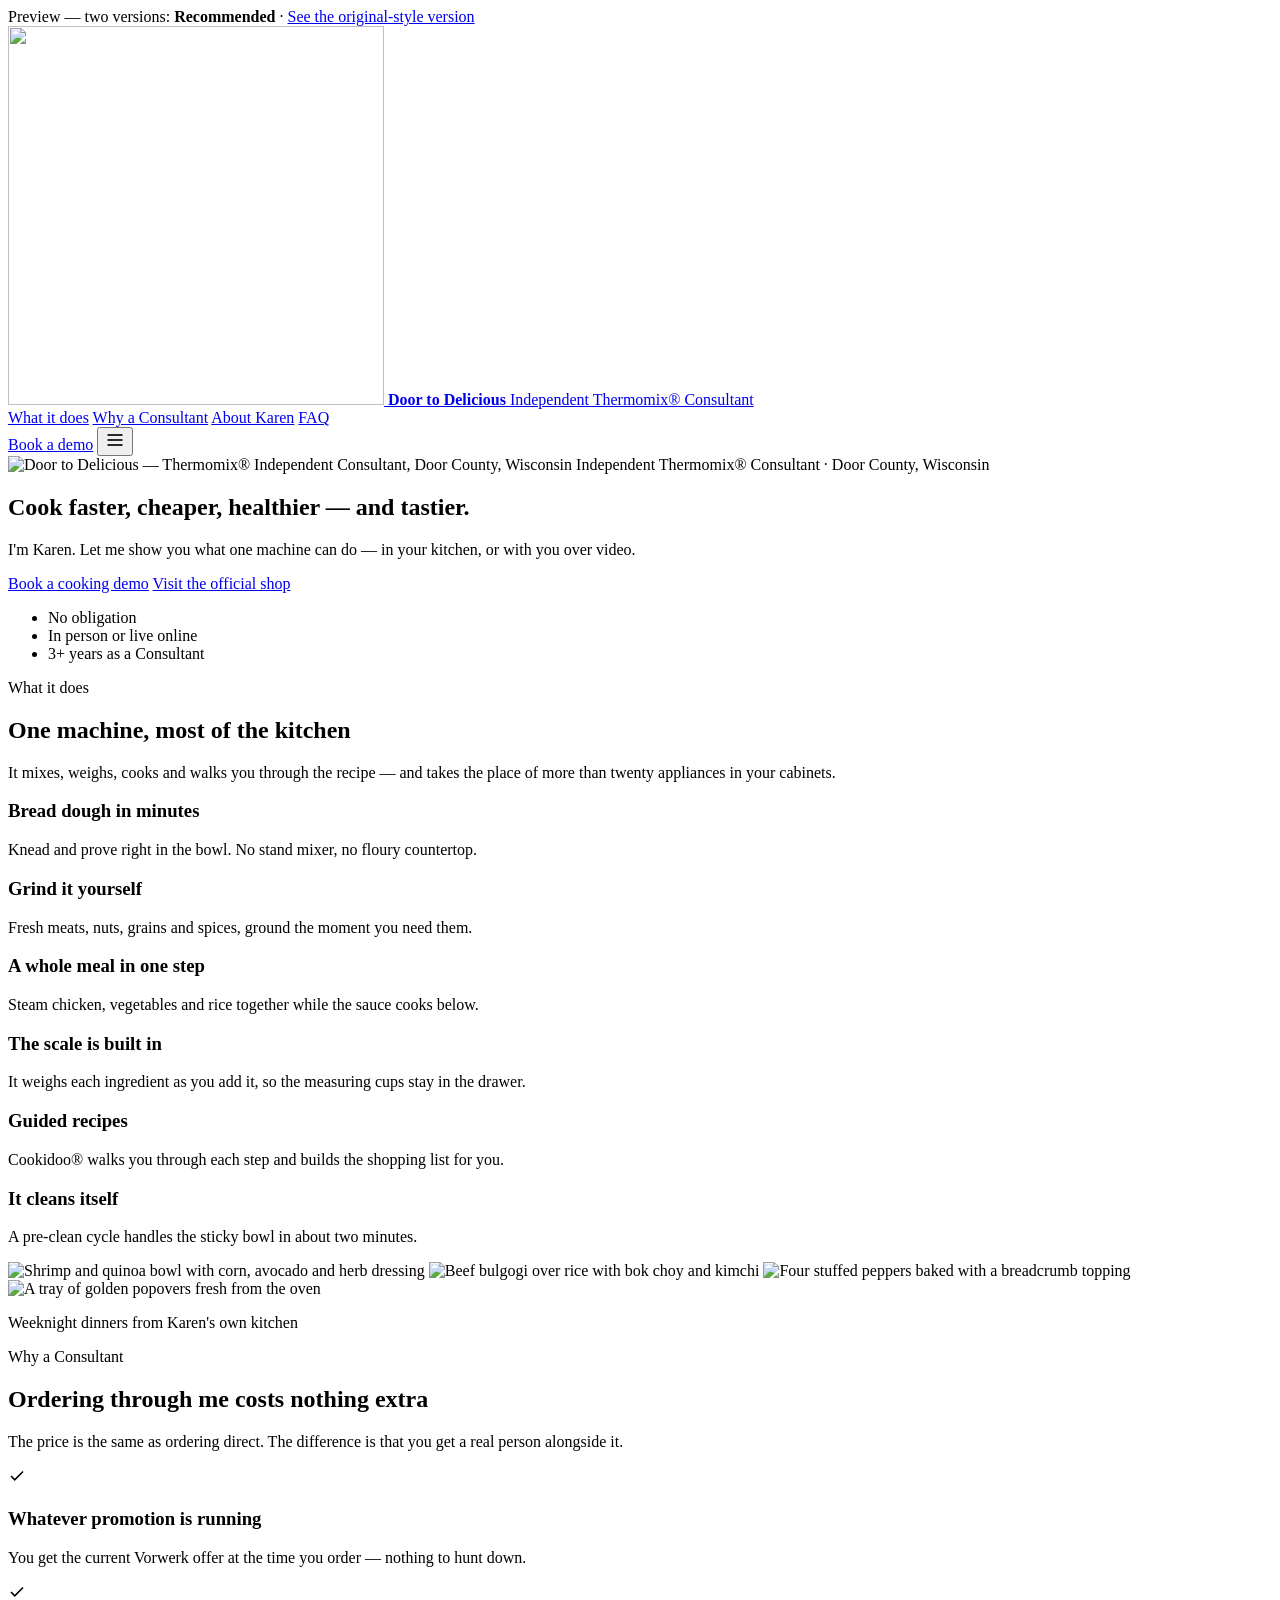
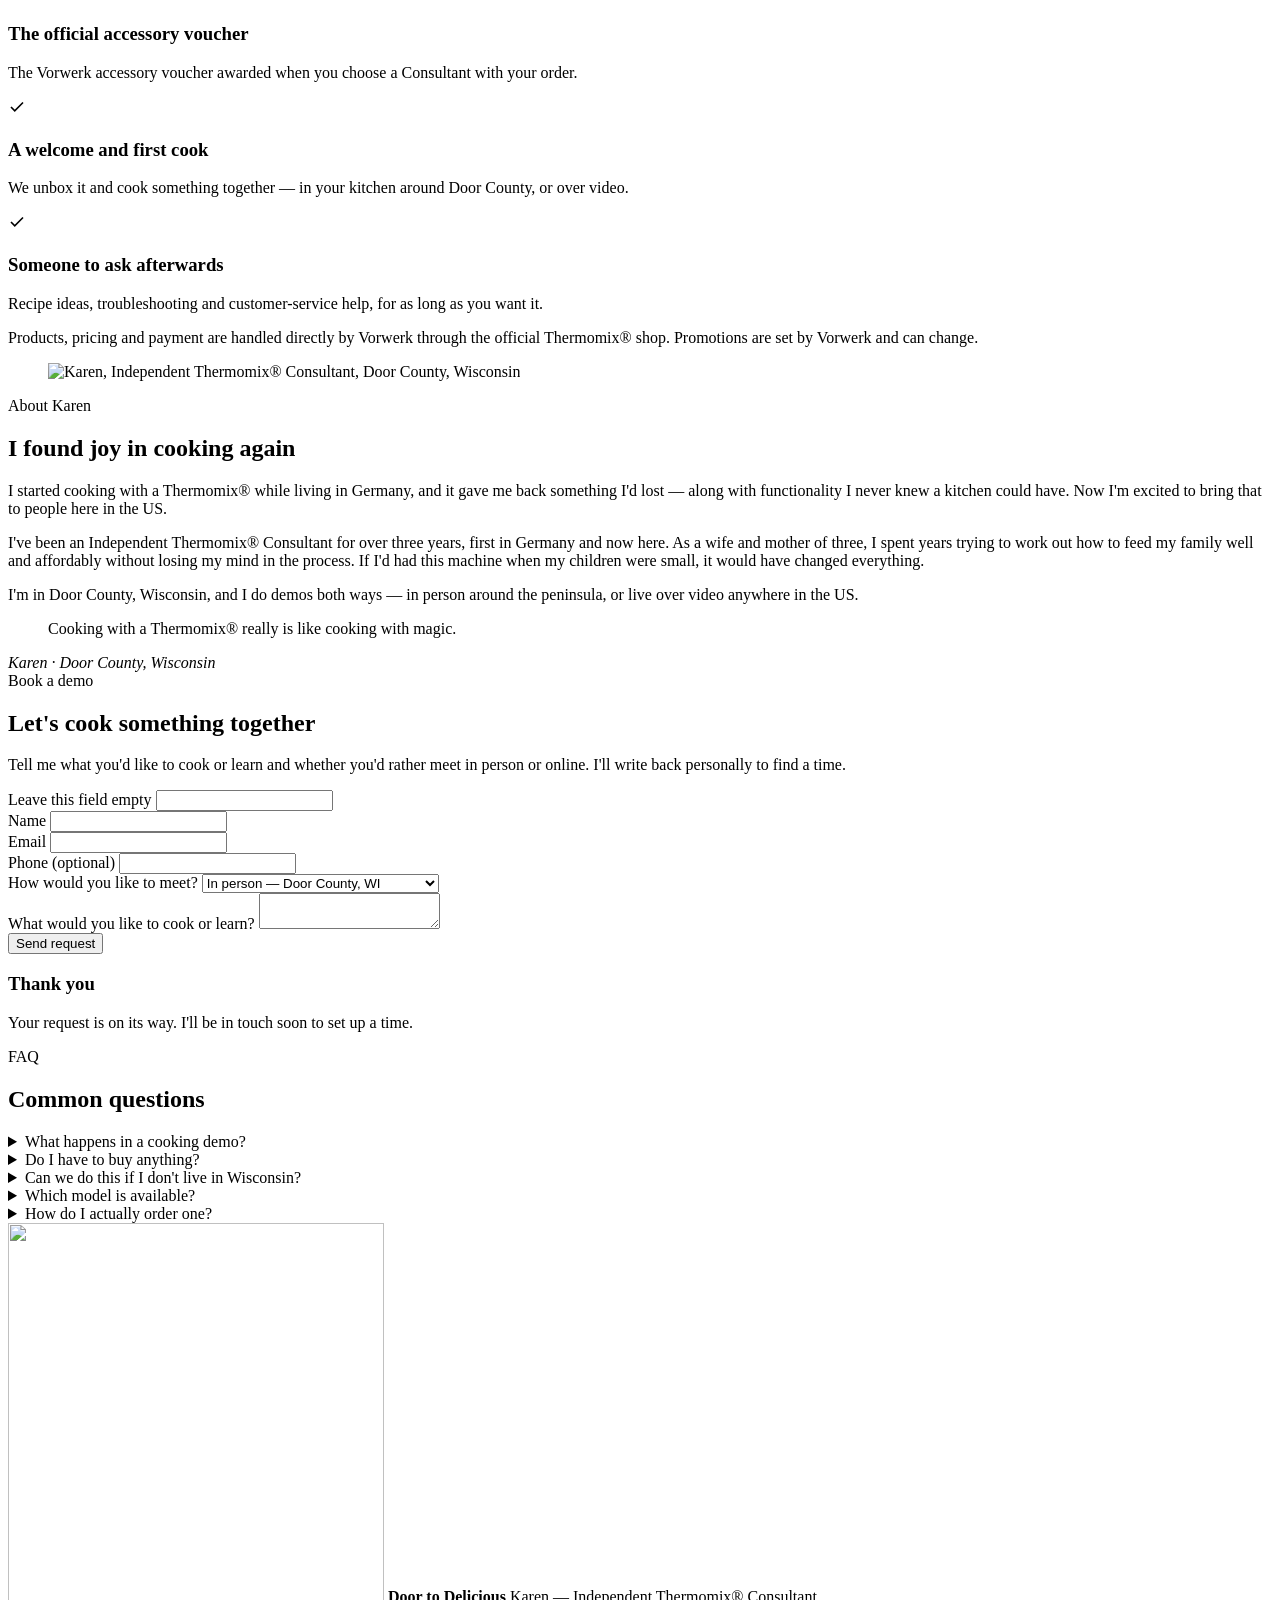
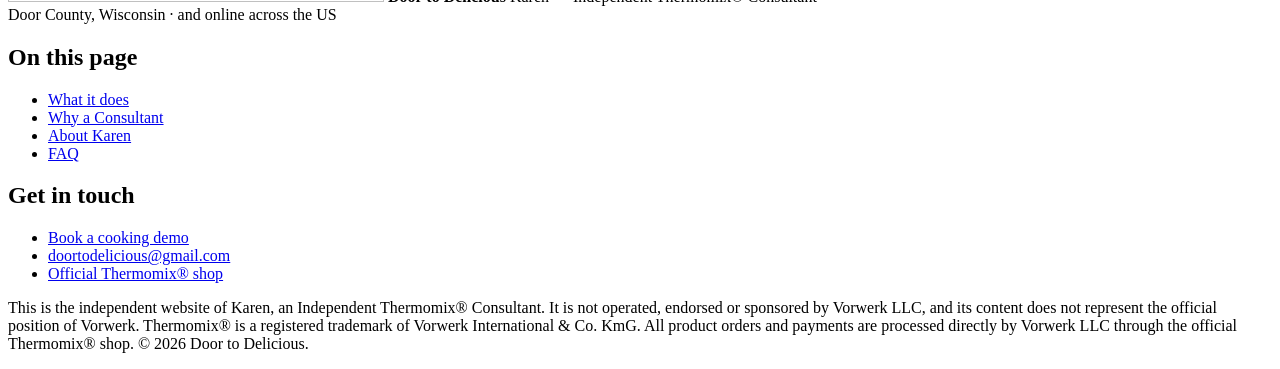
==== commit 61ac1532: "Add Karen's portrait to the About section Karen supplied a photo (960x958, 119 KB). It sits above th" ====
--- a/public/index.html
+++ b/public/index.html
@@ -204,15 +204,19 @@
   <!-- ABOUT ------------------------------------------------------------- -->
   <section class="band band--seam" id="about">
     <div class="wrap about">
+      <figure class="portrait">
+        <img
+          src="/assets/karen.jpg"
+          width="960"
+          height="958"
+          loading="lazy"
+          decoding="async"
+          alt="Karen, Independent Thermomix® Consultant, Door County, Wisconsin"
+        />
+      </figure>
+
       <span class="eyebrow">About Karen</span>
       <h2>I found joy in cooking again</h2>
-
-      <!--
-        To add a portrait later: drop the photo at /assets/karen.jpg and place
-        <img class="hero-seal" src="/assets/karen.jpg" width="600" height="600" alt="Karen, Independent Thermomix® Consultant" />
-        directly above the eyebrow. Use one of Karen's own photos — see
-        docs/thermomix-compliance.md on approved imagery.
-      -->
 
       <p>
         I started cooking with a Thermomix® while living in Germany, and it gave me
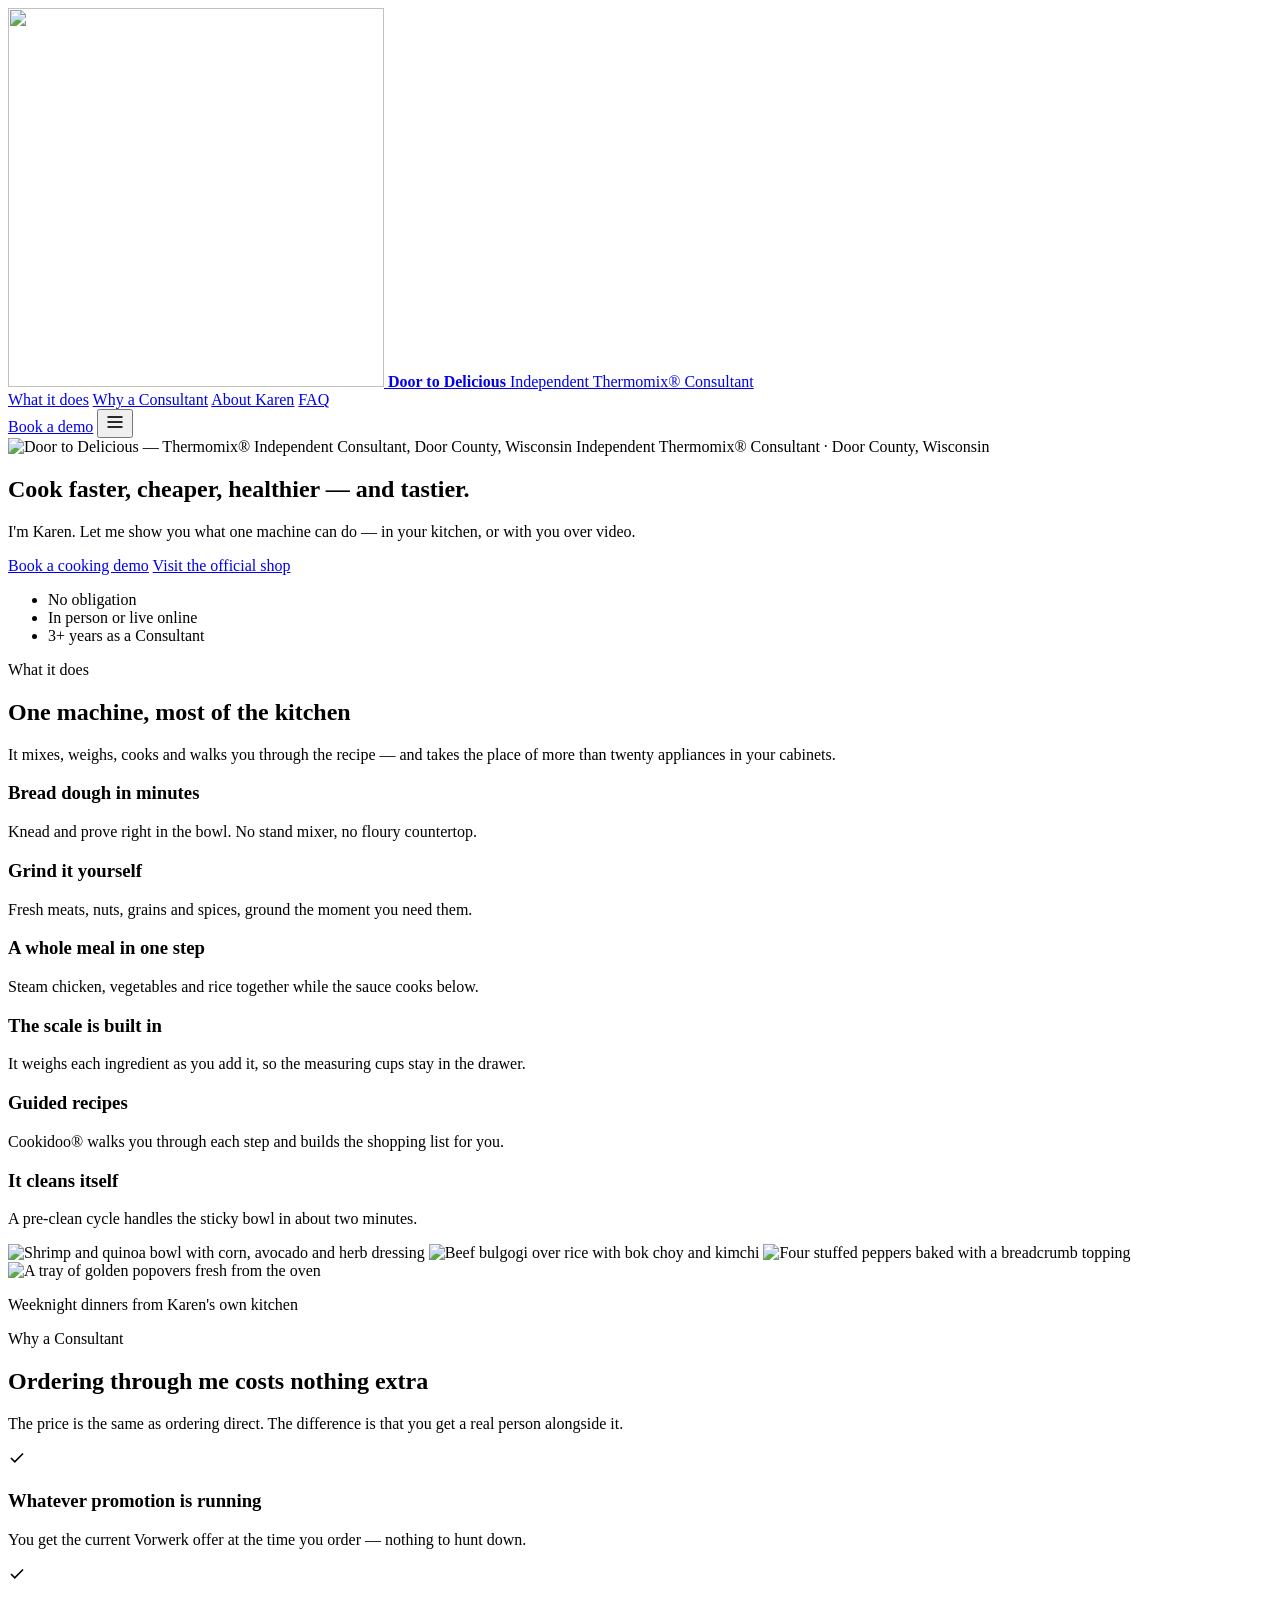
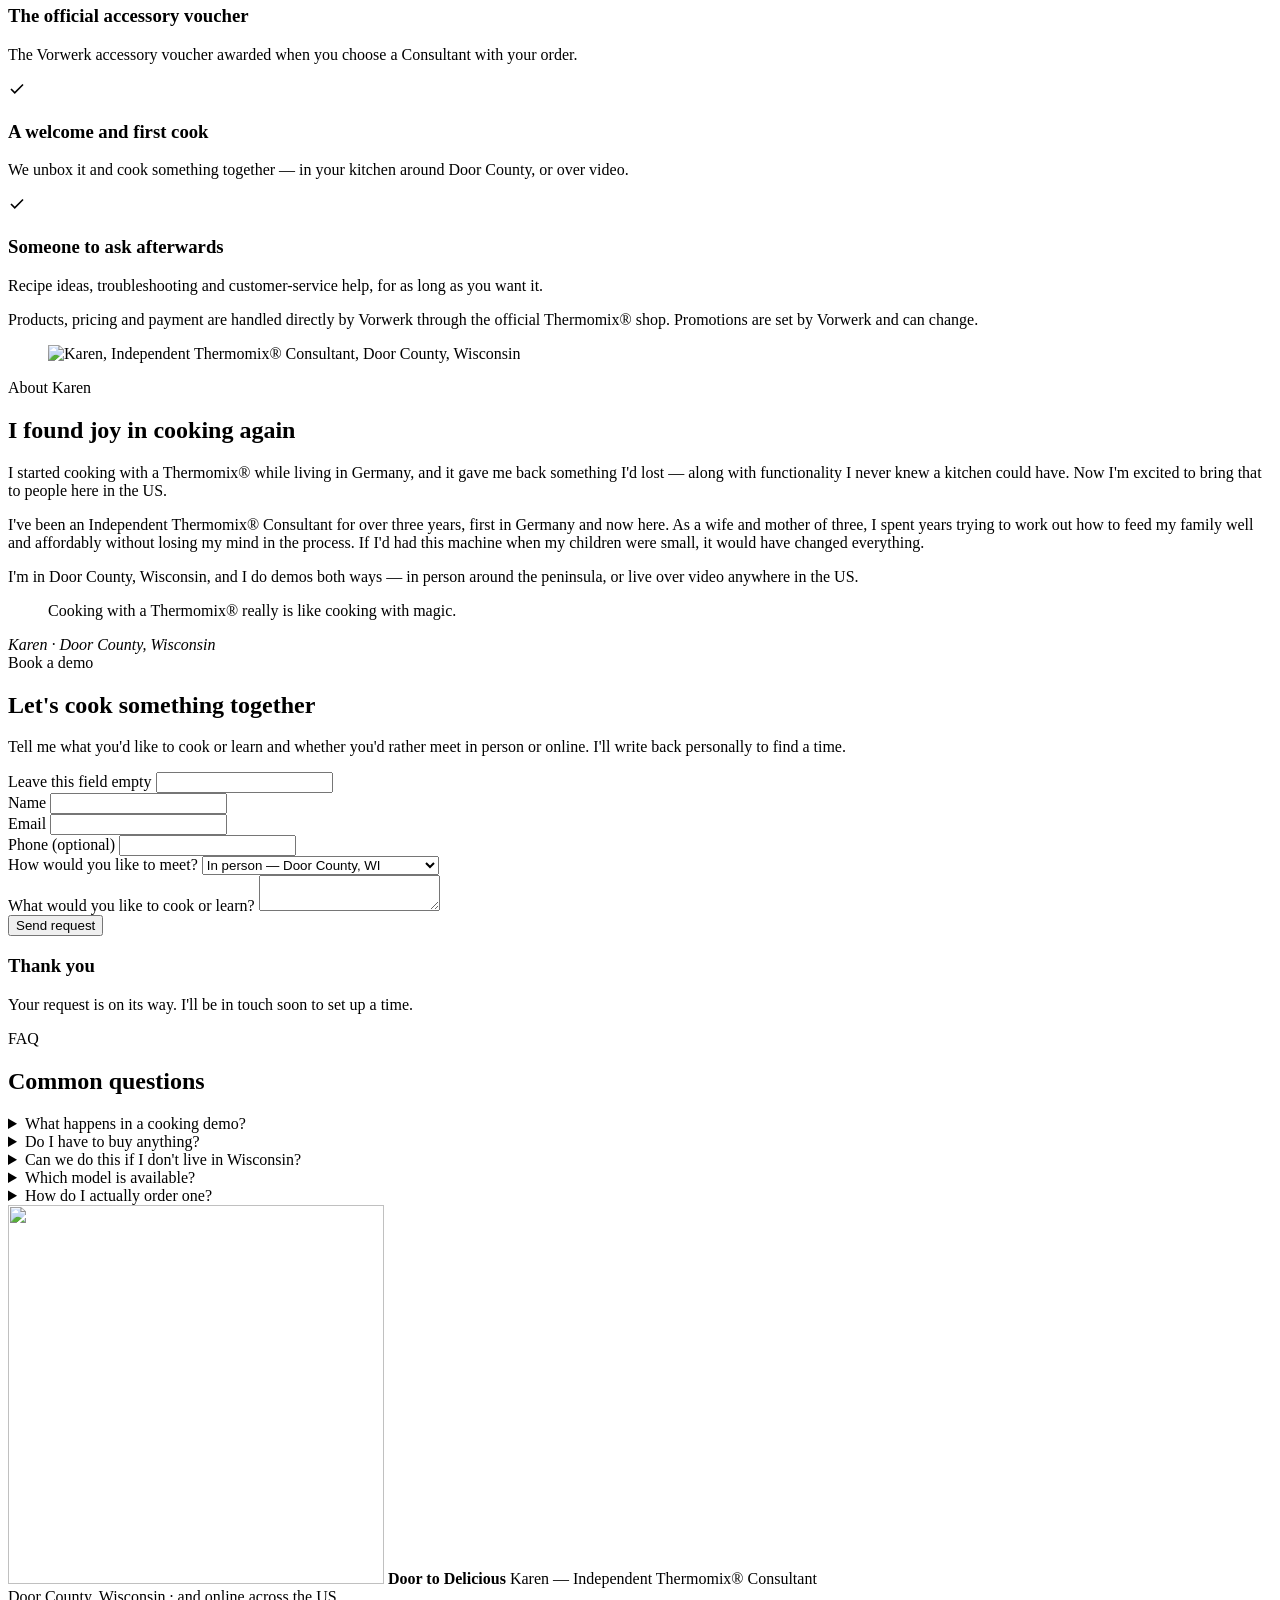
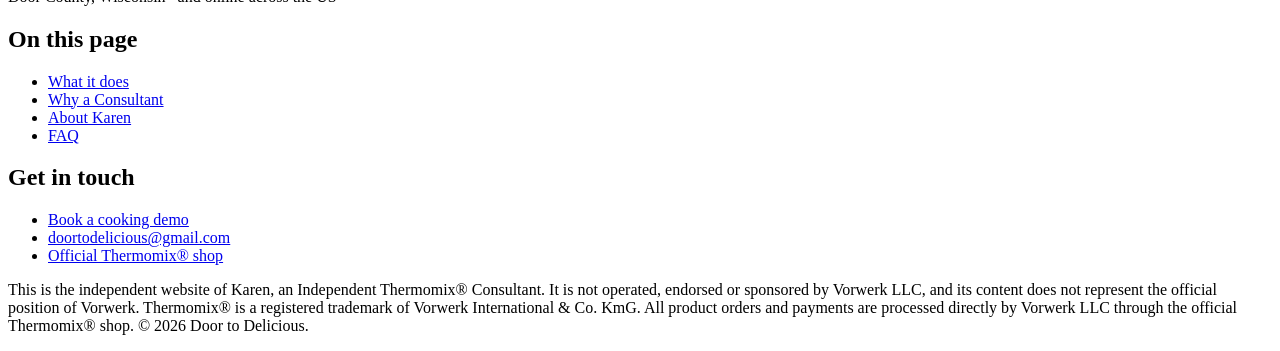
==== commit 76349c85: "Archive the original-style comparison version Karen picked the new design, so the side-by-side is do" ====
--- a/public/index.html
+++ b/public/index.html
@@ -23,16 +23,13 @@
 <meta name="twitter:image" content="https://doortodelicious.com/assets/shrimp-quinoa.jpg" />
 
 <link rel="icon" href="/favicon.ico" sizes="any" />
+<link rel="icon" href="/favicon-32.png" type="image/png" sizes="32x32" />
+<link rel="apple-touch-icon" href="/apple-touch-icon.png" />
 <link rel="preload" as="font" type="font/woff2" href="/fonts/inter-latin.woff2" crossorigin />
 <link rel="preload" as="font" type="font/woff2" href="/fonts/playfair-latin.woff2" crossorigin />
 <link rel="stylesheet" href="/styles.css" />
 </head>
 <body>
-
-<div class="preview-bar">
-  Preview — two versions: <strong>Recommended</strong> ·
-  <a href="/original/">See the original-style version</a>
-</div>
 
 <header class="masthead" id="masthead">
   <div class="wrap masthead-inner">
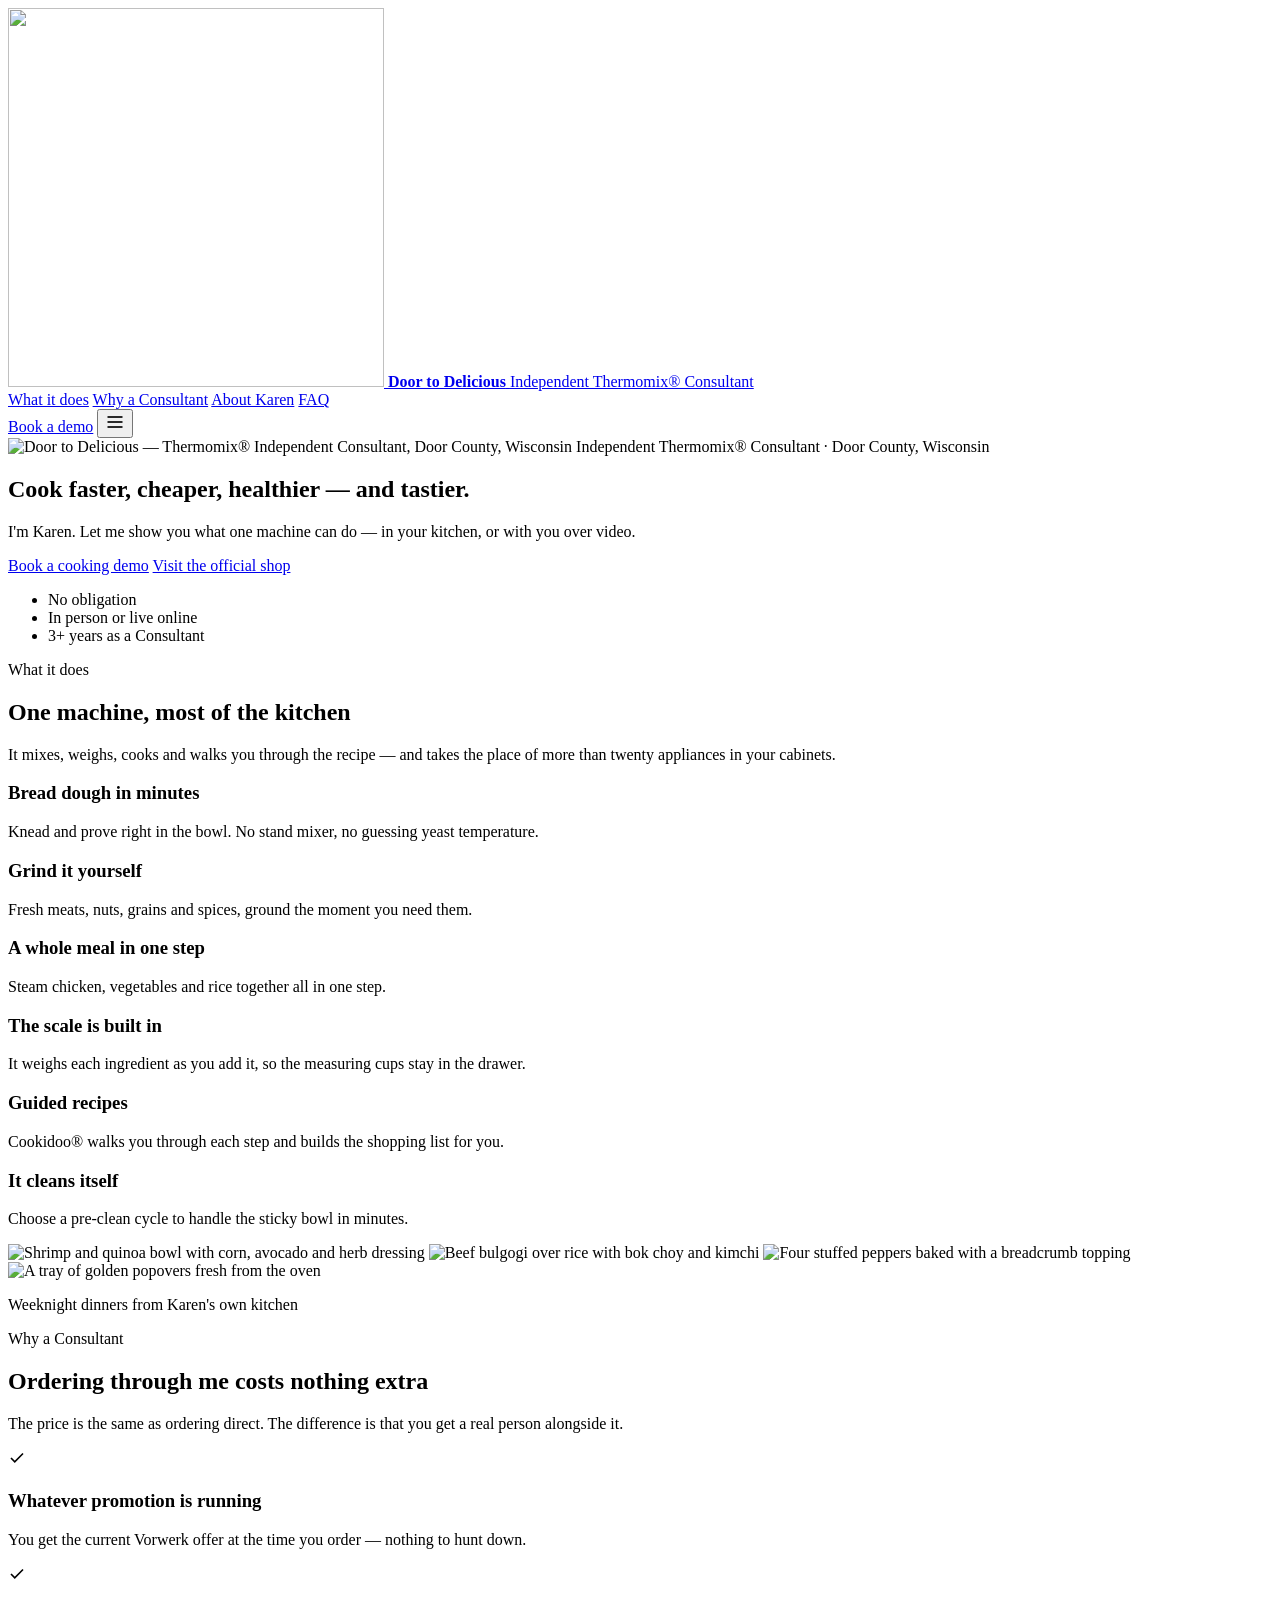
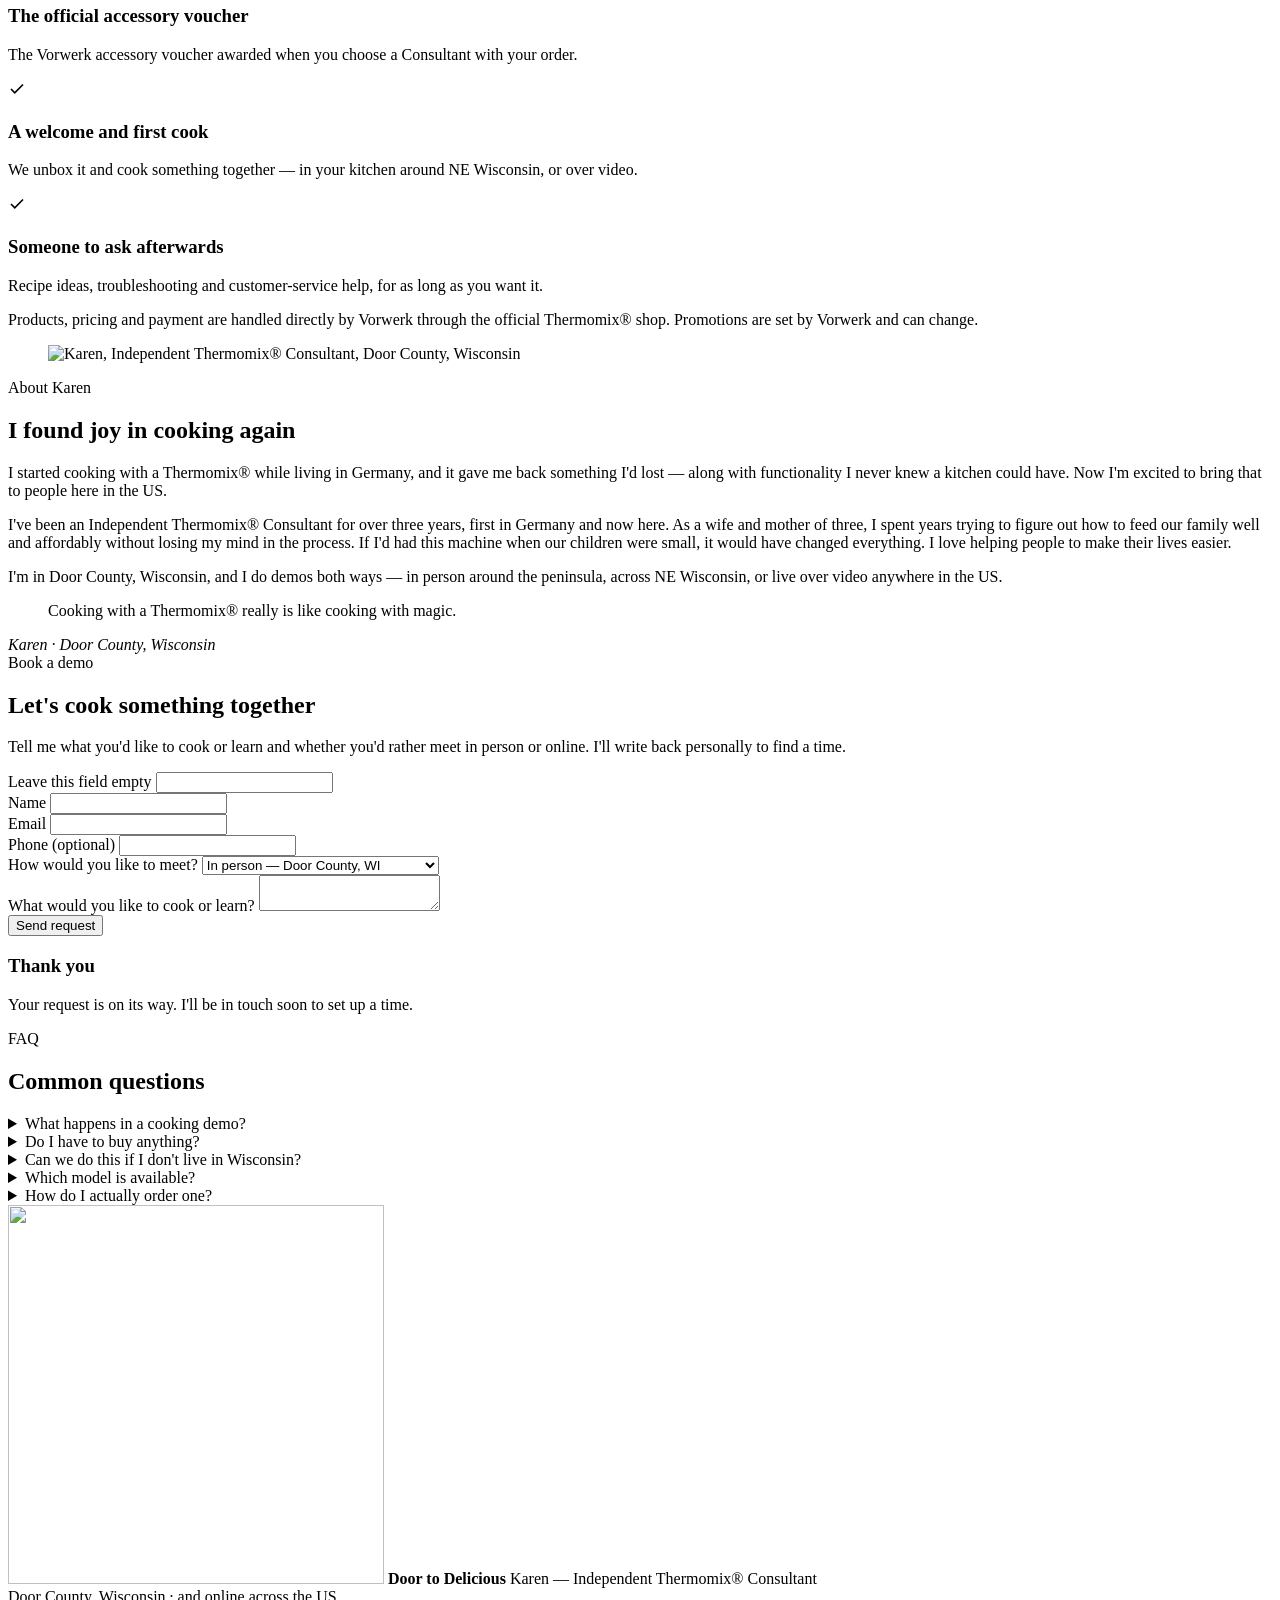
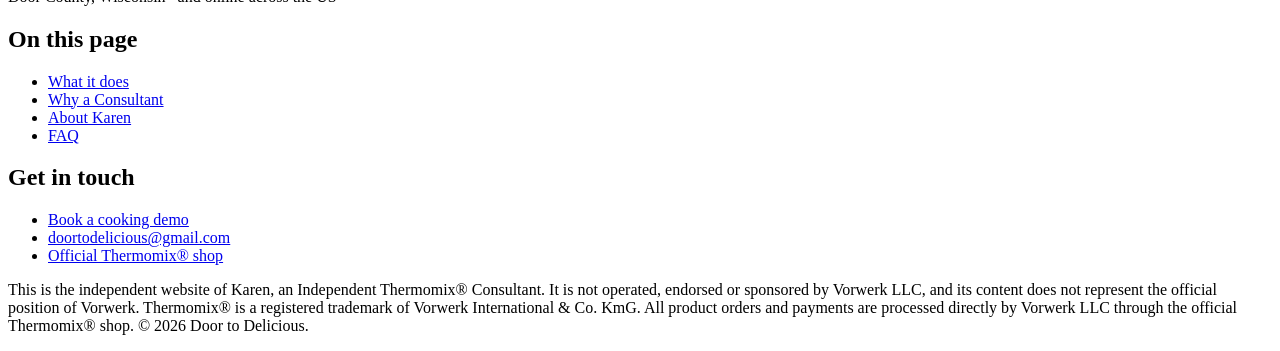
==== commit 290fb9de: "Apply Karen's copy revisions - Reword three capability bullets (bread, one-step meal, pre-clean). - " ====
--- a/public/index.html
+++ b/public/index.html
@@ -111,7 +111,7 @@
       <div class="capabilities">
         <div class="capability">
           <h3>Bread dough in minutes</h3>
-          <p>Knead and prove right in the bowl. No stand mixer, no floury countertop.</p>
+          <p>Knead and prove right in the bowl. No stand mixer, no guessing yeast temperature.</p>
         </div>
         <div class="capability">
           <h3>Grind it yourself</h3>
@@ -119,7 +119,7 @@
         </div>
         <div class="capability">
           <h3>A whole meal in one step</h3>
-          <p>Steam chicken, vegetables and rice together while the sauce cooks below.</p>
+          <p>Steam chicken, vegetables and rice together all in one step.</p>
         </div>
         <div class="capability">
           <h3>The scale is built in</h3>
@@ -131,7 +131,7 @@
         </div>
         <div class="capability">
           <h3>It cleans itself</h3>
-          <p>A pre-clean cycle handles the sticky bowl in about two minutes.</p>
+          <p>Choose a pre-clean cycle to handle the sticky bowl in minutes.</p>
         </div>
       </div>
 
@@ -178,7 +178,7 @@
           <svg width="18" height="18" viewBox="0 0 24 24" fill="none" stroke="currentColor" stroke-width="2.2" aria-hidden="true"><path d="M20 6 9 17l-5-5" /></svg>
           <div>
             <h3>A welcome and first cook</h3>
-            <p>We unbox it and cook something together — in your kitchen around Door County, or over video.</p>
+            <p>We unbox it and cook something together — in your kitchen around NE Wisconsin, or over video.</p>
           </div>
         </div>
 
@@ -223,13 +223,14 @@
       <p>
         I've been an Independent Thermomix® Consultant for over three years, first
         in Germany and now here. As a wife and mother of three, I spent years trying
-        to work out how to feed my family well and affordably without losing my mind
-        in the process. If I'd had this machine when my children were small, it would
-        have changed everything.
+        to figure out how to feed our family well and affordably without losing my
+        mind in the process. If I'd had this machine when our children were small, it
+        would have changed everything. I love helping people to make their lives
+        easier.
       </p>
       <p>
         I'm in Door County, Wisconsin, and I do demos both ways — in person around
-        the peninsula, or live over video anywhere in the US.
+        the peninsula, across NE Wisconsin, or live over video anywhere in the US.
       </p>
 
       <div class="pull-quote">
@@ -285,6 +286,8 @@
               <label for="format">How would you like to meet?</label>
               <select id="format" name="preferred_format">
                 <option value="In person (Door County, WI)">In person — Door County, WI</option>
+                <option value="In person (Green Bay, WI)">In person — Green Bay, WI</option>
+                <option value="In person (Madison, WI)">In person — Madison, WI</option>
                 <option value="Online (video, nationwide)">Online — video, anywhere in the US</option>
                 <option value="Either is fine">Either is fine</option>
               </select>
@@ -320,9 +323,15 @@
         <details>
           <summary>What happens in a cooking demo?</summary>
           <p>
-            We cook a dish or two together, in your kitchen or over video, so you can
-            see it work, taste the result and ask whatever you like. It's relaxed,
-            hands-on and usually runs about an hour.
+            We cook several dishes together with ingredients you probably already have
+            in your kitchen. You can see it work, taste the result and ask whatever you
+            like. It's relaxed, hands-on and usually runs about 1.5 hours. It is even
+            more fun with friends!
+          </p>
+          <p>
+            In an online demo, we "cook" several dishes to experience the wide range of
+            what a Thermomix® can do in your kitchen. An online demo is shorter, about
+            45 minutes.
           </p>
         </details>
         <details>
@@ -336,7 +345,7 @@
           <summary>Can we do this if I don't live in Wisconsin?</summary>
           <p>
             Yes. I run live demos over video for guests anywhere in the US. In-person
-            demos are for the Door County, Wisconsin area.
+            demos are around Door County, Green Bay and NE Wisconsin, and in Madison.
           </p>
         </details>
         <details>
@@ -416,6 +425,8 @@
       "image": "https://doortodelicious.com/assets/logo.png",
       "areaServed": [
         { "@type": "AdministrativeArea", "name": "Door County, Wisconsin" },
+        { "@type": "AdministrativeArea", "name": "Green Bay and northeast Wisconsin" },
+        { "@type": "AdministrativeArea", "name": "Madison, Wisconsin" },
         { "@type": "Country", "name": "United States" }
       ],
       "address": {
@@ -433,7 +444,7 @@
           "name": "What happens in a cooking demo?",
           "acceptedAnswer": {
             "@type": "Answer",
-            "text": "We cook a dish or two together, in your kitchen or over video, so you can see it work, taste the result and ask whatever you like. It usually runs about an hour."
+            "text": "We cook several dishes together with ingredients you probably already have in your kitchen. You can see it work, taste the result and ask whatever you like. It's relaxed, hands-on and usually runs about 1.5 hours. In an online demo, we cook several dishes to experience the wide range of what a Thermomix® can do in your kitchen — an online demo is shorter, about 45 minutes."
           }
         },
         {
@@ -449,7 +460,7 @@
           "name": "Can we do this if I don't live in Wisconsin?",
           "acceptedAnswer": {
             "@type": "Answer",
-            "text": "Yes. Live demos run over video for guests anywhere in the US. In-person demos are for the Door County, Wisconsin area."
+            "text": "Yes. Live demos run over video for guests anywhere in the US. In-person demos are around Door County, Green Bay and NE Wisconsin, and in Madison."
           }
         },
         {
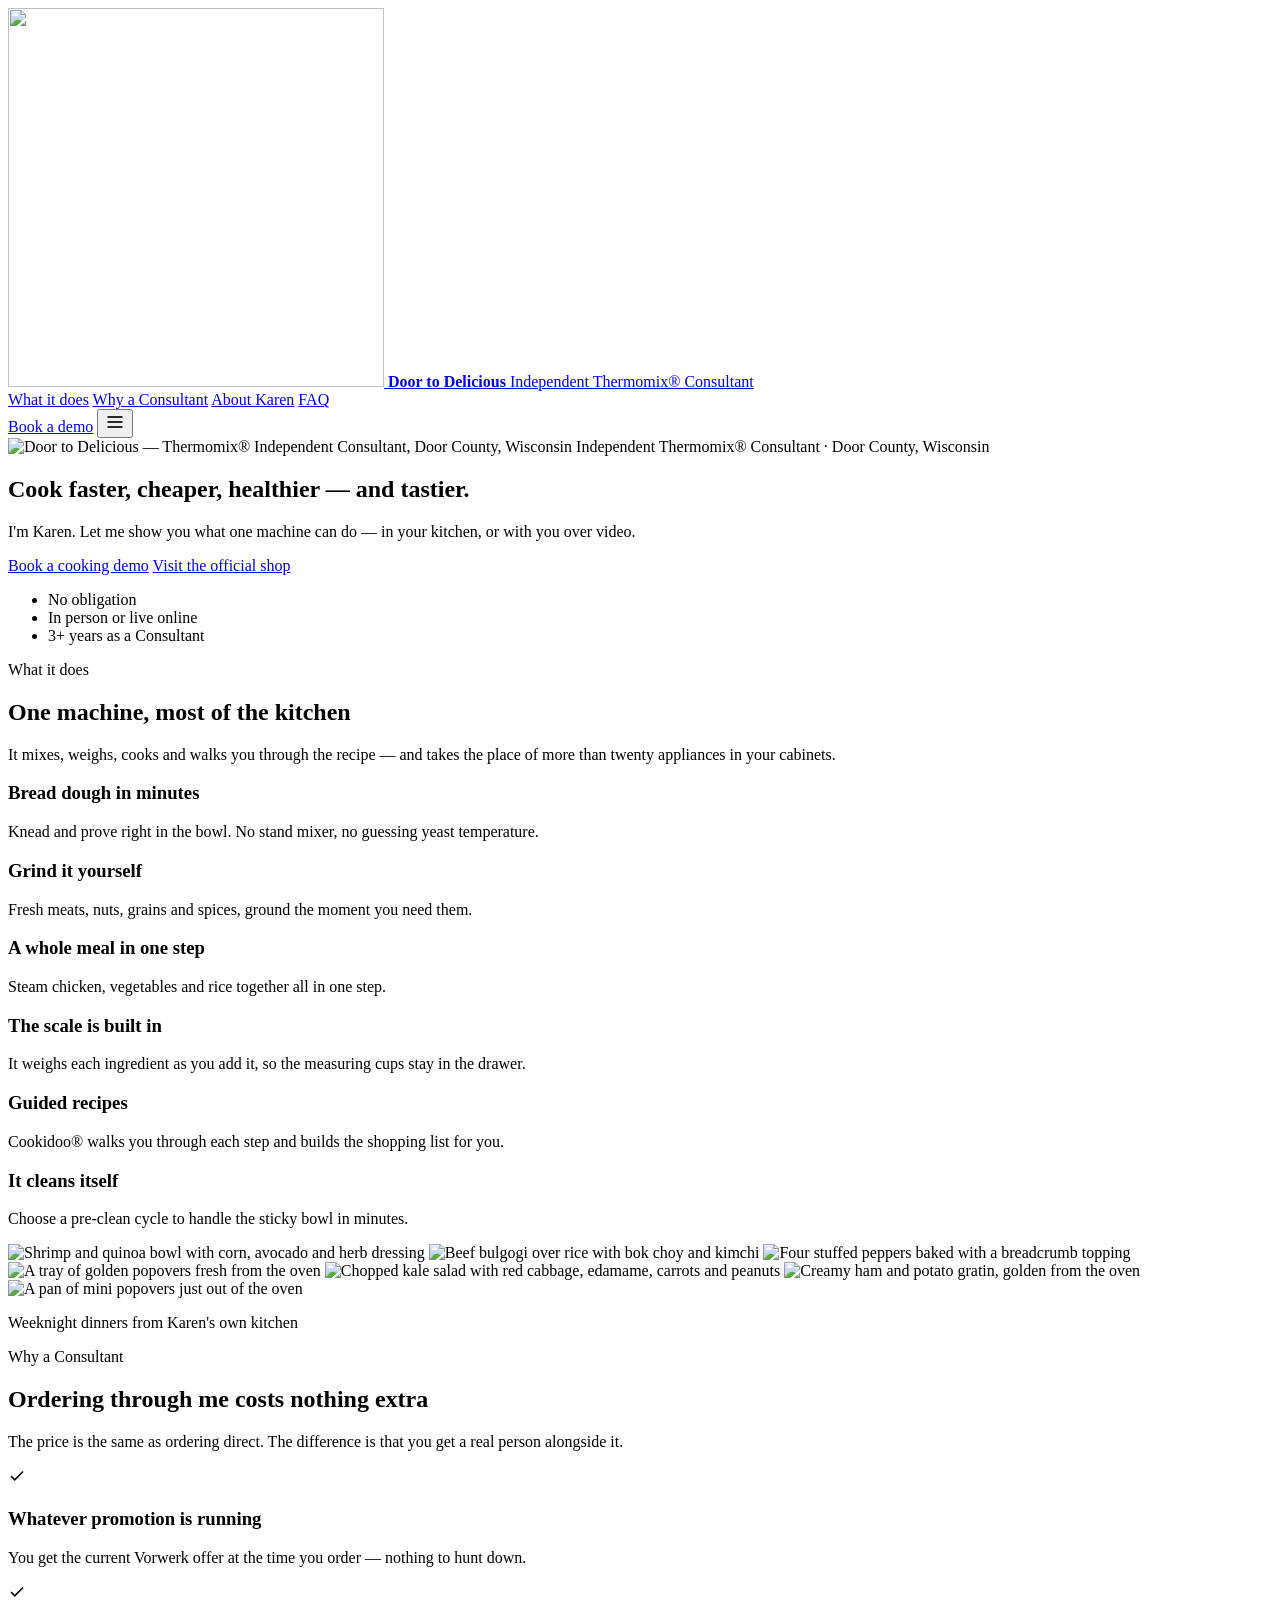
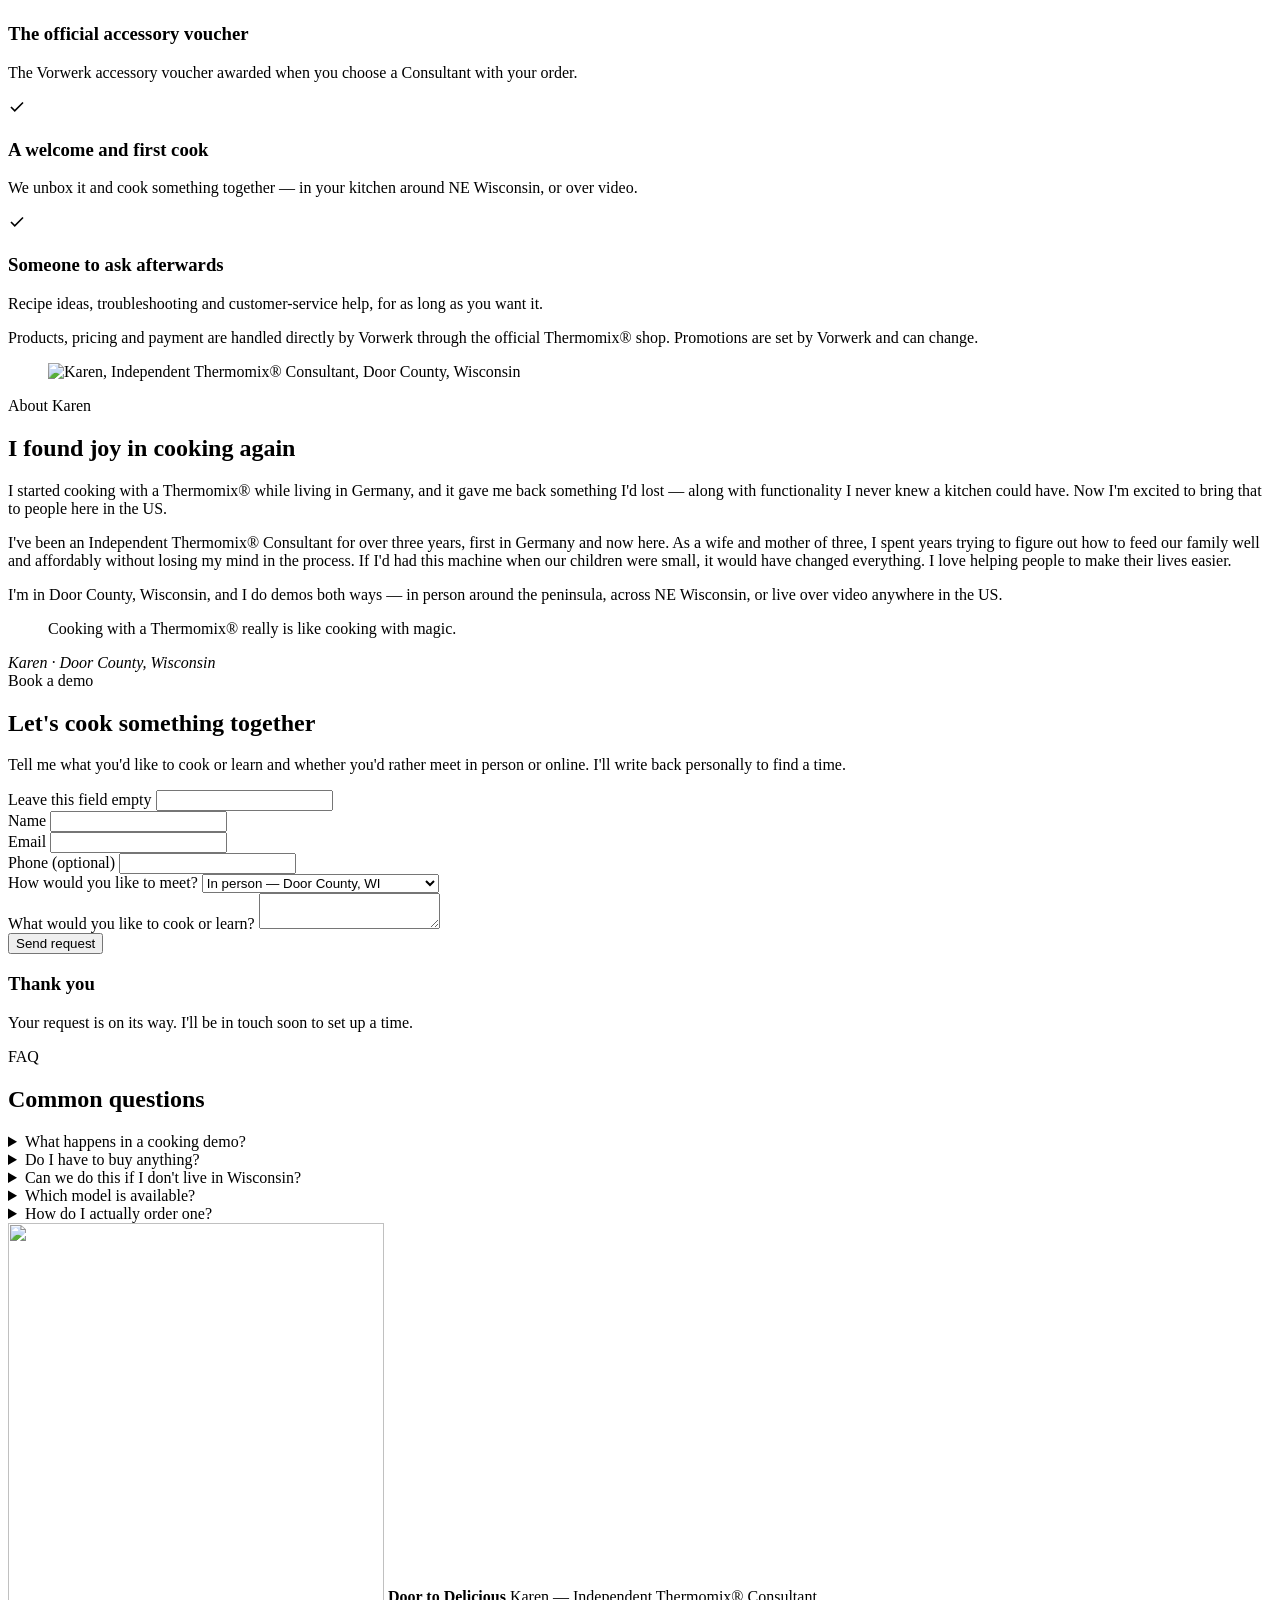
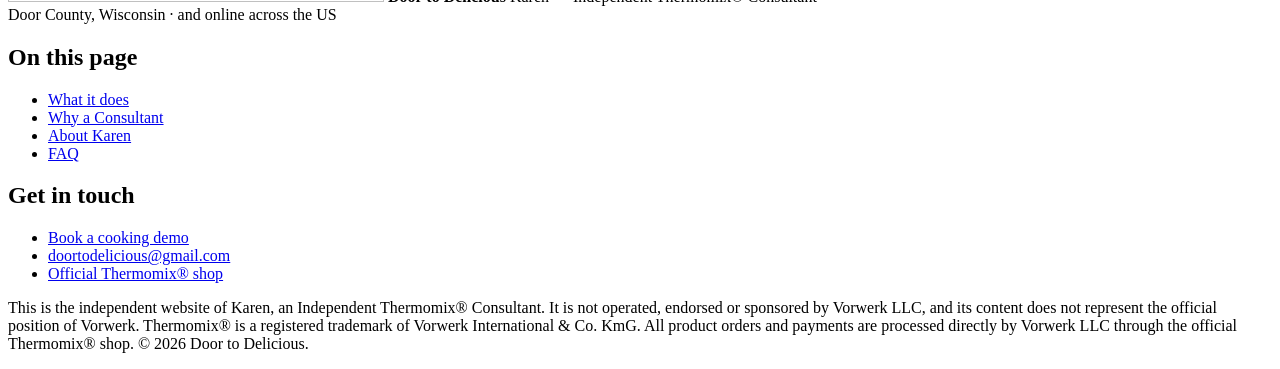
==== commit 2470e4f2: "Add three of Karen's food photos to the plates gallery Kale salad, ham and potato gratin, and mini p" ====
--- a/public/index.html
+++ b/public/index.html
@@ -140,6 +140,9 @@
         <img src="/assets/beef-bulgogi.jpg" width="737" height="983" loading="lazy" decoding="async" alt="Beef bulgogi over rice with bok choy and kimchi" />
         <img src="/assets/stuffed-peppers.jpg" width="737" height="983" loading="lazy" decoding="async" alt="Four stuffed peppers baked with a breadcrumb topping" />
         <img src="/assets/popovers.jpg" width="1311" height="983" loading="lazy" decoding="async" alt="A tray of golden popovers fresh from the oven" />
+        <img src="/assets/kale-salad.jpg" width="737" height="983" loading="lazy" decoding="async" alt="Chopped kale salad with red cabbage, edamame, carrots and peanuts" />
+        <img src="/assets/ham-potato-gratin.jpg" width="737" height="983" loading="lazy" decoding="async" alt="Creamy ham and potato gratin, golden from the oven" />
+        <img src="/assets/mini-popovers.jpg" width="737" height="983" loading="lazy" decoding="async" alt="A pan of mini popovers just out of the oven" />
       </div>
       <p class="plates-note">Weeknight dinners from Karen's own kitchen</p>
     </div>
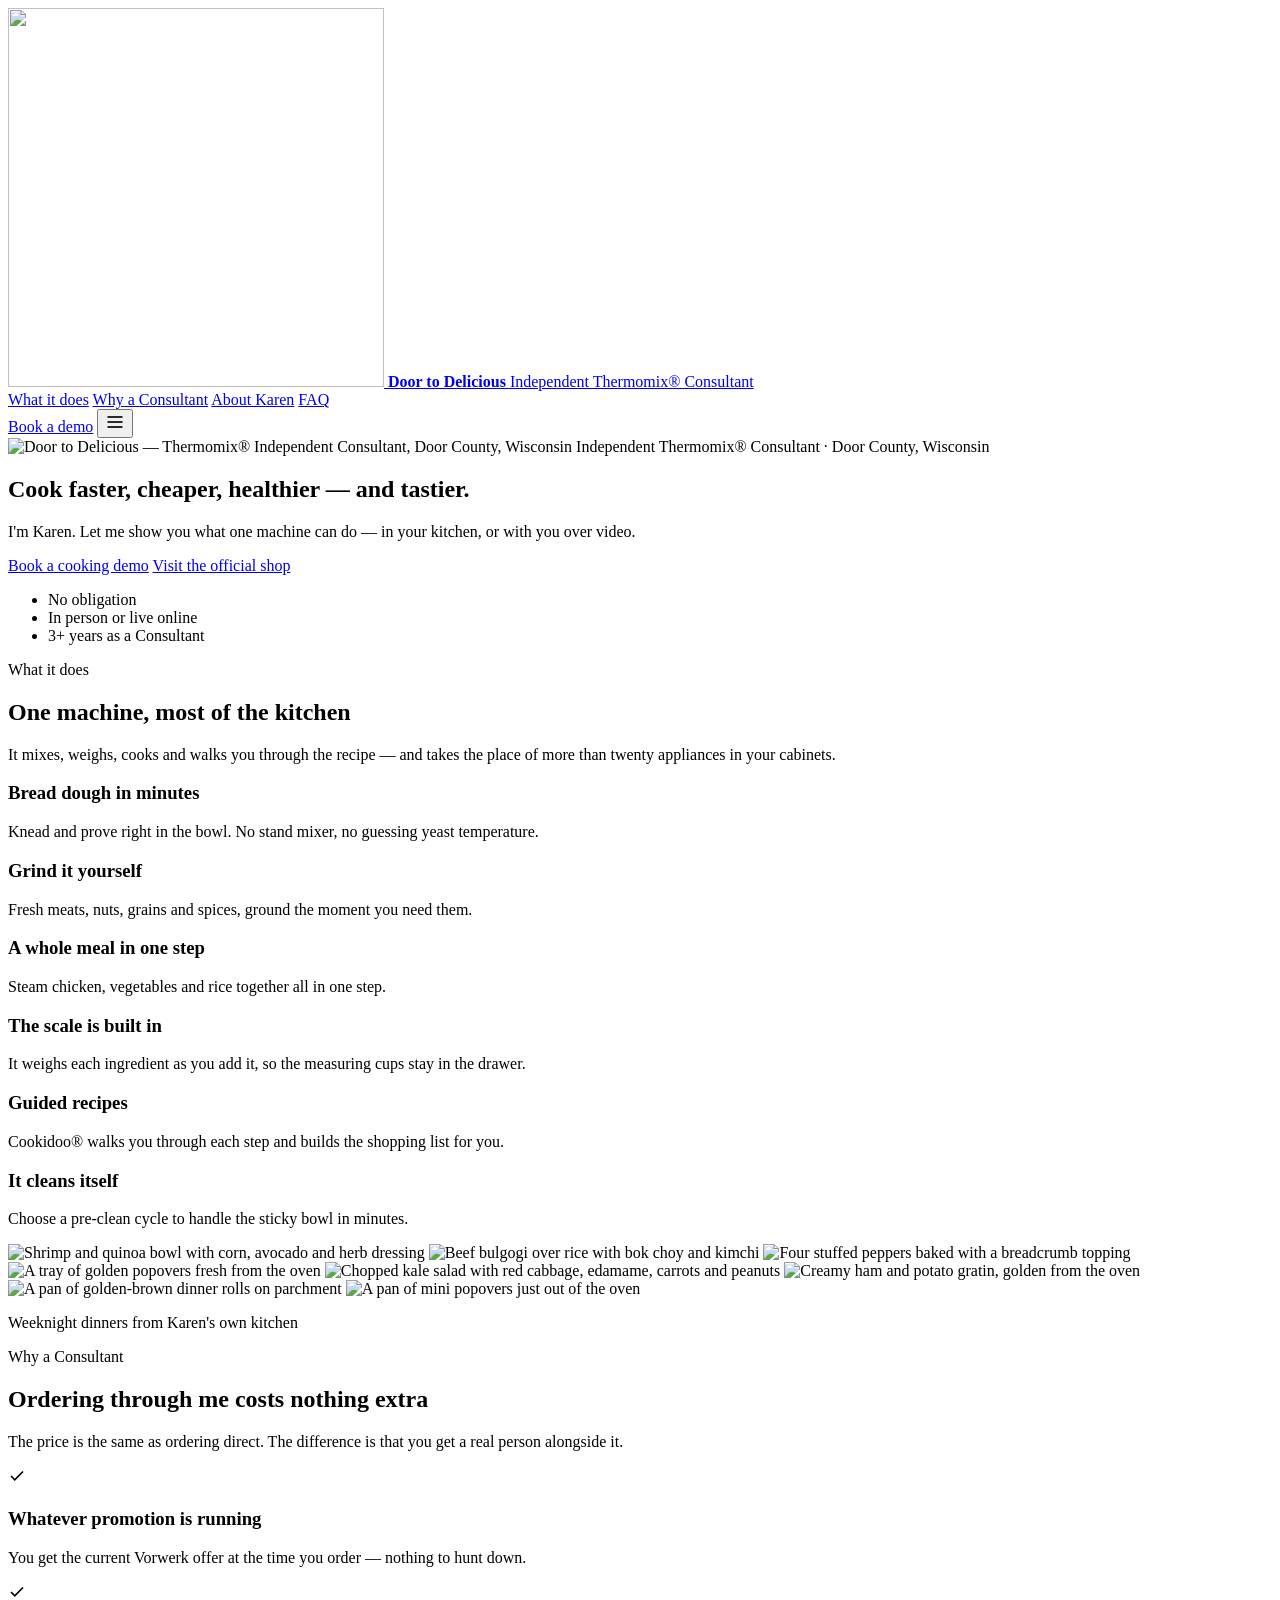
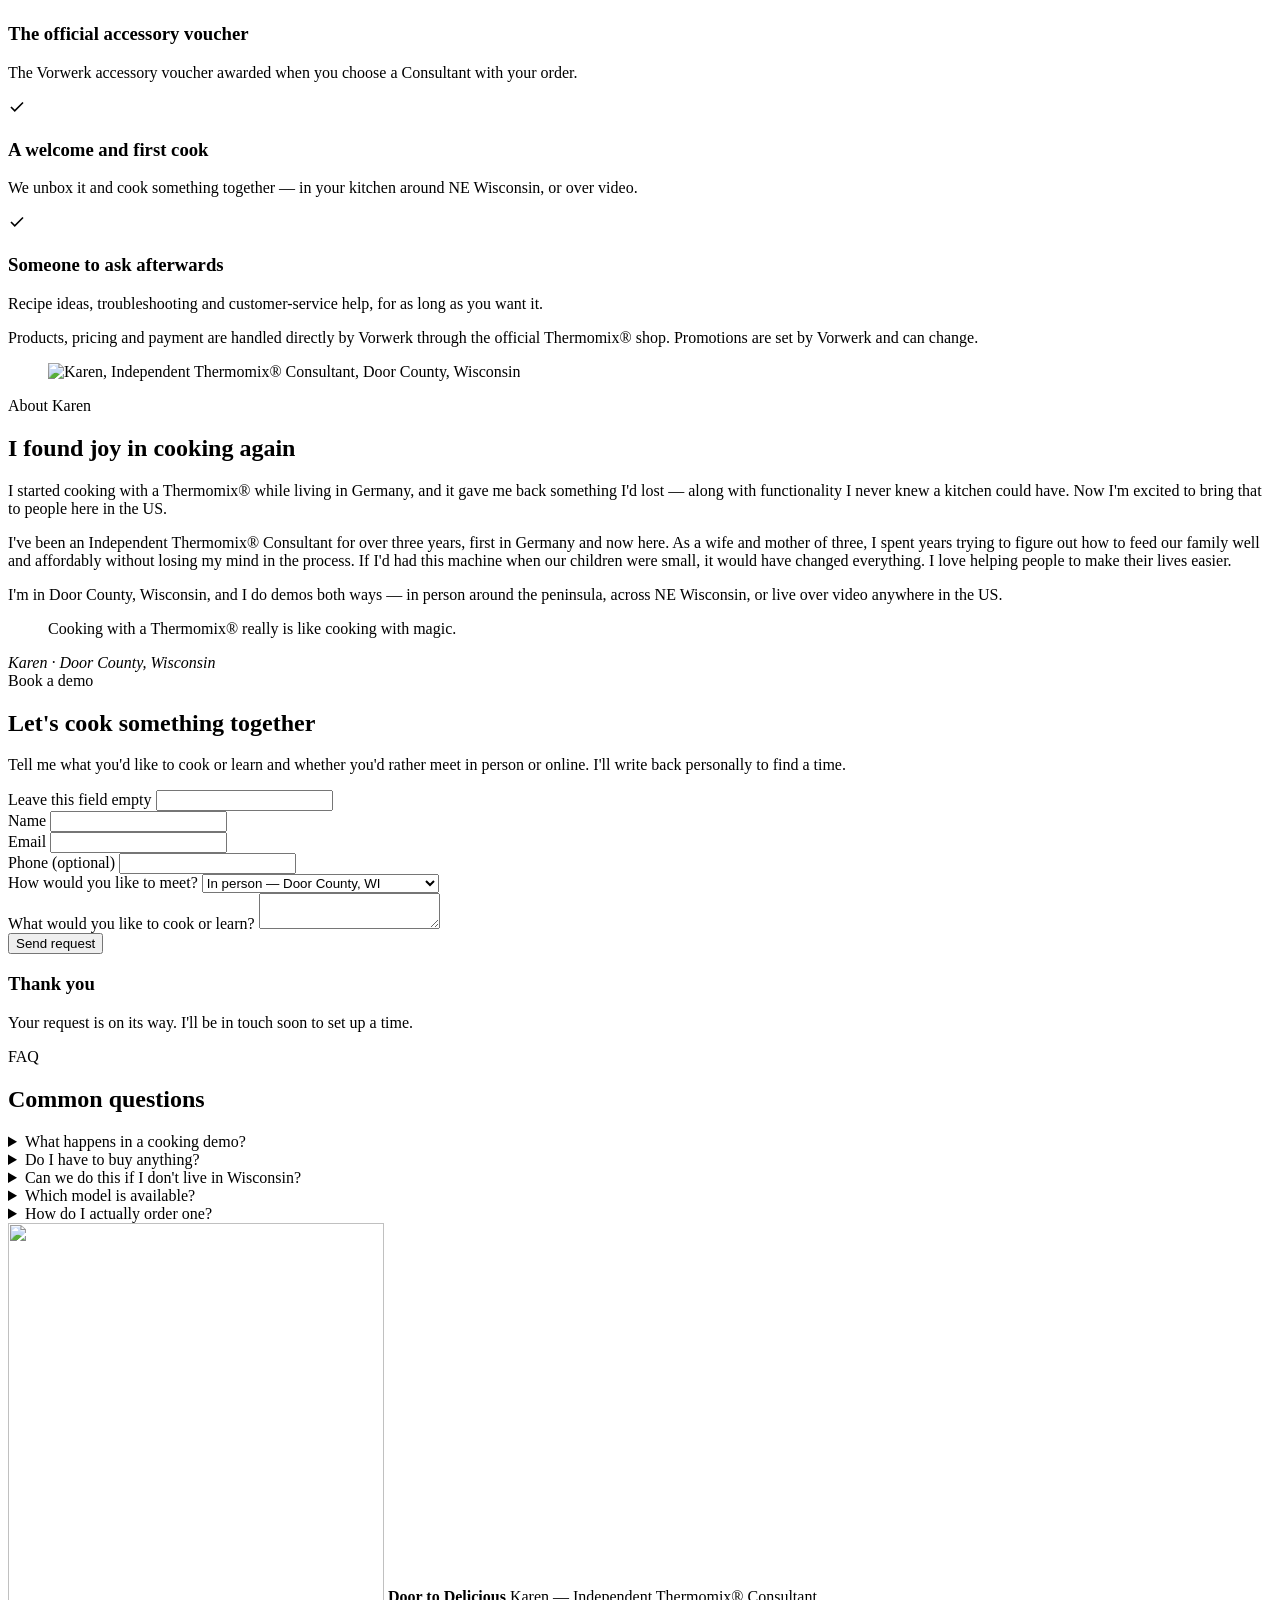
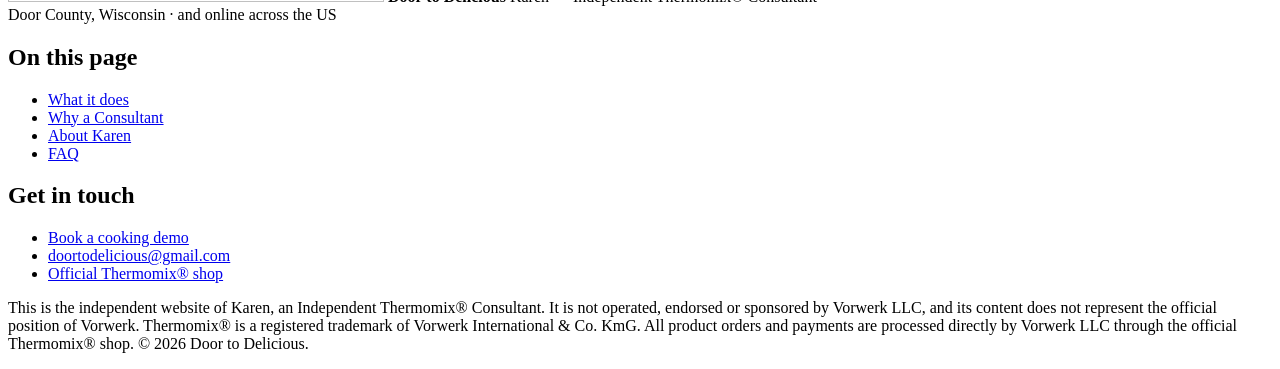
==== commit c3a73292: "Add Karen's dinner-rolls photo to the plates gallery Co-Authored-By: Claude Opus 5 <noreply@anthropi" ====
--- a/public/index.html
+++ b/public/index.html
@@ -142,6 +142,7 @@
         <img src="/assets/popovers.jpg" width="1311" height="983" loading="lazy" decoding="async" alt="A tray of golden popovers fresh from the oven" />
         <img src="/assets/kale-salad.jpg" width="737" height="983" loading="lazy" decoding="async" alt="Chopped kale salad with red cabbage, edamame, carrots and peanuts" />
         <img src="/assets/ham-potato-gratin.jpg" width="737" height="983" loading="lazy" decoding="async" alt="Creamy ham and potato gratin, golden from the oven" />
+        <img src="/assets/dinner-rolls.jpg" width="737" height="983" loading="lazy" decoding="async" alt="A pan of golden-brown dinner rolls on parchment" />
         <img src="/assets/mini-popovers.jpg" width="737" height="983" loading="lazy" decoding="async" alt="A pan of mini popovers just out of the oven" />
       </div>
       <p class="plates-note">Weeknight dinners from Karen's own kitchen</p>
